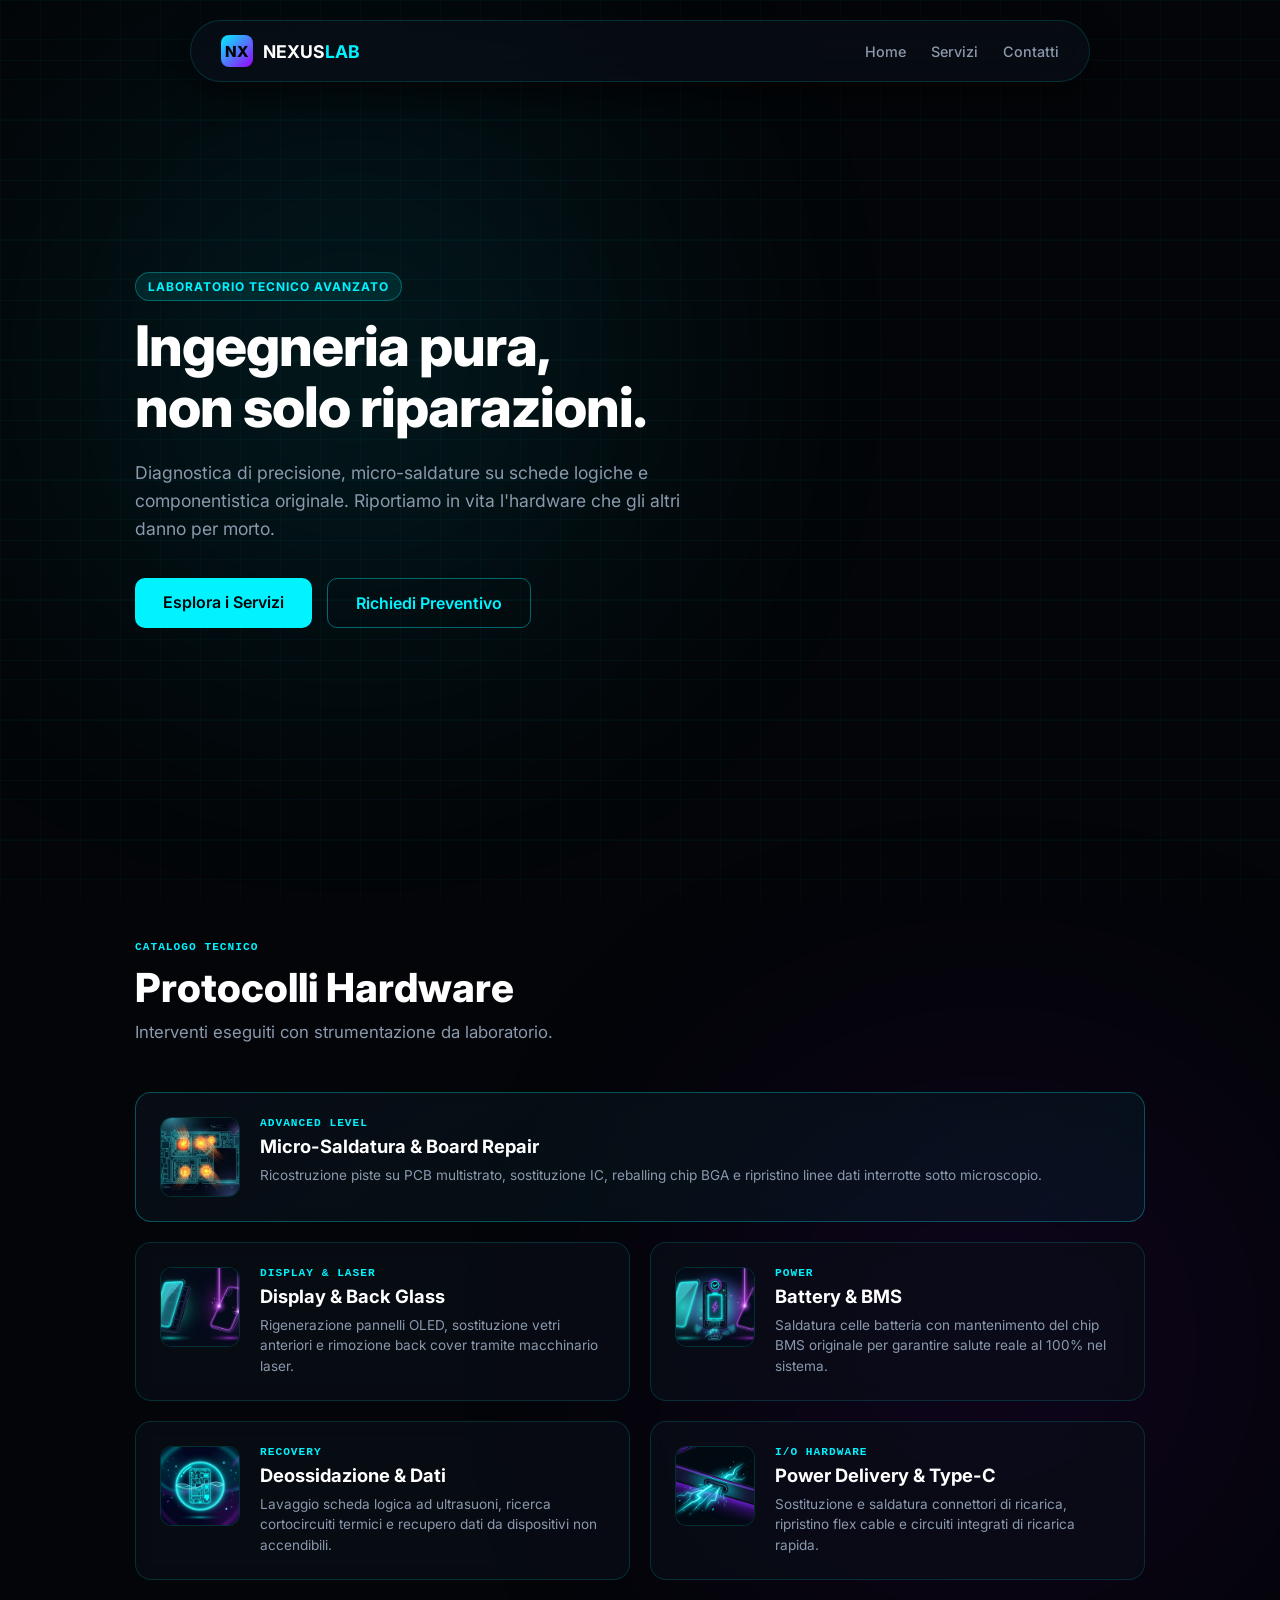
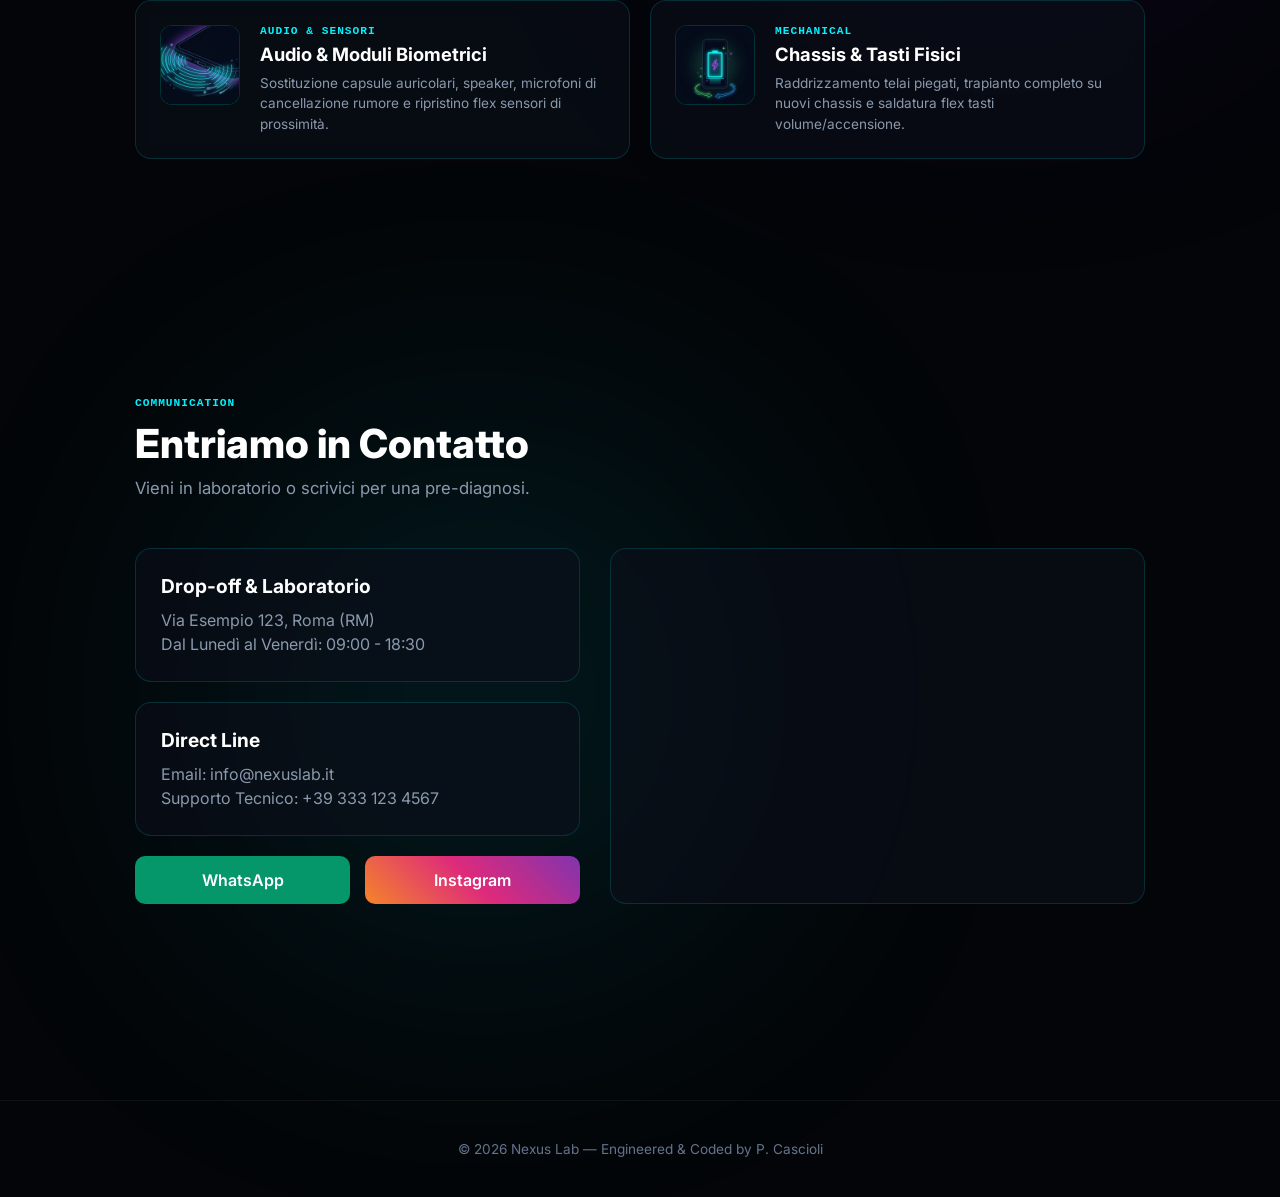
==== index.html @ 4e8ec884 "Update index.html" ====
<!DOCTYPE html>
<html lang="it">
<head>
    <meta charset="UTF-8">
    <meta name="viewport" content="width=device-width, initial-scale=1.0, maximum-scale=1.0, user-scalable=no">
    <title>Nexus Lab | Ingegneria e Riparazione</title>
    <link rel="stylesheet" href="style.css">
    <link href="https://fonts.googleapis.com/css2?family=Inter:wght@300;400;500;600;800&display=swap" rel="stylesheet">
</head>
<body>

    <!-- Sfondo e griglia circuiti -->
    <div class="circuit-background"></div>
    <div class="circuit-lines"></div>

    <!-- Spotlight neon -->
    <div class="neon-orb orb-1"></div>
    <div class="neon-orb orb-2"></div>
    <div class="neon-orb orb-3"></div>

    <!-- Cursore Custom (Gestito al 100% da JS) -->
    <div id="cursorOrb"></div>

    <!-- Navbar -->
    <nav class="navbar">
        <a href="#home" class="logo-container">
            <div class="logo-icon">NX</div>
            <div class="logo-text">NEXUS<span>LAB</span></div>
        </a>
        <ul class="nav-links">
            <li><a href="#home">Home</a></li>
            <li><a href="#servizi">Servizi</a></li>
            <li><a href="#contatti">Contatti</a></li>
        </ul>
    </nav>

    <!-- SEZIONE 1: HERO -->
    <section id="home" class="hero-section container">
        <div class="hero-content">
            <span class="tech-badge">LABORATORIO TECNICO AVANZATO</span>
            <h1>Ingegneria pura,<br>non solo riparazioni.</h1>
            <p>Diagnostica di precisione, micro-saldature su schede logiche e componentistica originale. Riportiamo in vita l'hardware che gli altri danno per morto.</p>
            <div class="hero-buttons">
                <a href="#servizi" class="btn-primary">Esplora i Servizi</a>
                <a href="#contatti" class="btn-secondary">Richiedi Preventivo</a>
            </div>
        </div>
    </section>

    <!-- SEZIONE 2: SERVIZI OTTIMIZZATI (8 Categorie Clean) -->
    <section id="servizi" class="container">
        <header class="section-header">
            <span class="service-tag">CATALOGO TECNICO</span>
            <h2>Protocolli Hardware</h2>
            <p>Interventi eseguiti con strumentazione da laboratorio.</p>
        </header>

        <div class="services-grid">
            
            <!-- Servizio di Punta (Spazia su 2 colonne su desktop) -->
            <div class="service-card featured-service">
                <div class="service-img-box"><img src="1786016316055.png" alt="Micro-Soldering"></div>
                <div class="service-info">
                    <span class="service-tag">ADVANCED LEVEL</span>
                    <h3>Micro-Saldatura & Board Repair</h3>
                    <p>Ricostruzione piste su PCB multistrato, sostituzione IC, reballing chip BGA e ripristino linee dati interrotte sotto microscopio.</p>
                </div>
            </div>

            <div class="service-card">
                <div class="service-img-box"><img src="1786016345832.png" alt="Display"></div>
                <div class="service-info">
                    <span class="service-tag">DISPLAY & LASER</span>
                    <h3>Display & Back Glass</h3>
                    <p>Rigenerazione pannelli OLED, sostituzione vetri anteriori e rimozione back cover tramite macchinario laser.</p>
                </div>
            </div>

            <div class="service-card">
                <div class="service-img-box"><img src="1786016321662.png" alt="Battery"></div>
                <div class="service-info">
                    <span class="service-tag">POWER</span>
                    <h3>Battery & BMS</h3>
                    <p>Saldatura celle batteria con mantenimento del chip BMS originale per garantire salute reale al 100% nel sistema.</p>
                </div>
            </div>

            <div class="service-card">
                <div class="service-img-box"><img src="1786016336990.png" alt="Water Damage"></div>
                <div class="service-info">
                    <span class="service-tag">RECOVERY</span>
                    <h3>Deossidazione & Dati</h3>
                    <p>Lavaggio scheda logica ad ultrasuoni, ricerca cortocircuiti termici e recupero dati da dispositivi non accendibili.</p>
                </div>
            </div>

            <div class="service-card">
                <div class="service-img-box"><img src="1786016341734.png" alt="Port"></div>
                <div class="service-info">
                    <span class="service-tag">I/O HARDWARE</span>
                    <h3>Power Delivery & Type-C</h3>
                    <p>Sostituzione e saldatura connettori di ricarica, ripristino flex cable e circuiti integrati di ricarica rapida.</p>
                </div>
            </div>

            <div class="service-card">
                <div class="service-img-box"><img src="1786016334321.png" alt="Audio"></div>
                <div class="service-info">
                    <span class="service-tag">AUDIO & SENSORI</span>
                    <h3>Audio & Moduli Biometrici</h3>
                    <p>Sostituzione capsule auricolari, speaker, microfoni di cancellazione rumore e ripristino flex sensori di prossimità.</p>
                </div>
            </div>

            <div class="service-card">
                <div class="service-img-box"><img src="1786016347602.png" alt="Chassis"></div>
                <div class="service-info">
                    <span class="service-tag">MECHANICAL</span>
                    <h3>Chassis & Tasti Fisici</h3>
                    <p>Raddrizzamento telai piegati, trapianto completo su nuovi chassis e saldatura flex tasti volume/accensione.</p>
                </div>
            </div>

        </div>
    </section>

    <!-- SEZIONE 3: CONTATTI -->
    <section id="contatti" class="container">
        <header class="section-header">
            <span class="service-tag">COMMUNICATION</span>
            <h2>Entriamo in Contatto</h2>
            <p>Vieni in laboratorio o scrivici per una pre-diagnosi.</p>
        </header>

        <div class="contact-grid">
            <div class="contact-details">
                <div class="info-card">
                    <h3>Drop-off & Laboratorio</h3>
                    <p>Via Esempio 123, Roma (RM)<br>Dal Lunedì al Venerdì: 09:00 - 18:30</p>
                </div>
                <div class="info-card">
                    <h3>Direct Line</h3>
                    <p>Email: info@nexuslab.it<br>Supporto Tecnico: +39 333 123 4567</p>
                </div>
                <div class="social-btns">
                    <a href="#" class="btn-social btn-whatsapp">WhatsApp</a>
                    <a href="#" class="btn-social btn-instagram">Instagram</a>
                </div>
            </div>
            
            <div class="map-box">
                <!-- Sostituisci src con il tuo vero link Google Maps embed -->
                <iframe src="https://www.google.com/maps/embed?pb=!1m18!1m12!1m3!1d2969.65424611099!2d12.4922309!3d41.8902102!2m3!1f0!2f0!3f0!3m2!1i1024!2i768!4f13.1!3m3!1m2!1s0x132f61b6532013ad%3A0x28f1c82e908503c4!2sColosseo!5e0!3m2!1sit!2sit!4v1700000000000" loading="lazy" referrerpolicy="no-referrer-when-downgrade"></iframe>
            </div>
        </div>
    </section>

    <footer>
        <p>&copy; 2026 Nexus Lab — Engineered & Coded by P. Cascioli</p>
    </footer>

    <script src="script.js"></script>
</body>
</html>
---- style.css ----
*, *::before, *::after {
    box-sizing: border-box;
    margin: 0;
    padding: 0;
}

:root {
    --bg-color: #030508;
    --glass-bg: rgba(10, 15, 25, 0.6);
    --glass-border: rgba(0, 243, 255, 0.15);
    --accent: #00f3ff;
    --accent-purple: #9d00ff;
    --text-main: #ffffff;
    --text-muted: #8a99ad;
}

html {
    scroll-behavior: smooth;
}

body {
    background-color: var(--bg-color);
    color: var(--text-main);
    font-family: 'Inter', sans-serif;
    overflow-x: hidden;
    position: relative;
    cursor: none; /* Nasconde il cursore nativo ovunque */
}

a, button, input, textarea, select {
    cursor: none;
}

/* --- CURSORE AGGIORNATO --- */
#cursor-wrapper {
    position: fixed;
    top: 0; 
    left: 0;
    pointer-events: none;
    z-index: 9999;
}

.cursor-dot {
    position: absolute;
    width: 6px; 
    height: 6px;
    background-color: var(--accent); /* Ciano fisso al centro */
    border-radius: 50%;
    transform: translate(-50%, -50%);
    box-shadow: 0 0 10px var(--accent);
}

.cursor-orbit {
    position: absolute;
    width: 45px; 
    height: 45px;
    border-radius: 50%;
    transform: translate(-50%, -50%);
    animation: spin 3s linear infinite; /* Gira in un solo senso fluido */
    transition: width 0.2s, height 0.2s, background-color 0.2s, border 0.2s;
}

.orbit-ball {
    position: absolute;
    width: 6px; 
    height: 6px;
    background-color: #ff8c00; /* Arancione orbitante */
    border-radius: 50%;
    top: -3px; 
    left: 50%;
    transform: translateX(-50%);
    box-shadow: 0 0 10px #ff8c00;
}

@keyframes spin {
    0% { transform: translate(-50%, -50%) rotate(0deg); }
    100% { transform: translate(-50%, -50%) rotate(360deg); }
}

/* SFONDO E CIRCUITI (IL VERO DESIGN) */
.circuit-background {
    position: fixed; top: 0; left: 0; width: 100vw; height: 100vh;
    background-image: 
        linear-gradient(90deg, rgba(0, 243, 255, 0.03) 1px, transparent 1px),
        linear-gradient(0deg, rgba(0, 243, 255, 0.03) 1px, transparent 1px);
    background-size: 40px 40px; z-index: -4; pointer-events: none;
}

.circuit-lines {
    position: fixed; top: 0; left: 0; width: 100vw; height: 100vh;
    background: repeating-linear-gradient(0deg, transparent, transparent 59px, rgba(0, 243, 255, 0.08) 60px);
    z-index: -3; pointer-events: none;
    animation: circuitPulse 6s ease-in-out infinite alternate;
}

@keyframes circuitPulse {
    0% { opacity: 0.2; transform: translateY(0); }
    100% { opacity: 0.8; transform: translateY(-10px); }
}

/* NEON ORBS BACKGROUND */
.neon-orb { position: absolute; width: 450px; height: 450px; border-radius: 50%; filter: blur(160px); z-index: -2; opacity: 0.15; pointer-events: none; }
.orb-1 { top: 5%; left: 10%; background: var(--accent); }
.orb-2 { top: 40%; right: 5%; background: var(--accent-purple); }
.orb-3 { bottom: 10%; left: 20%; background: var(--accent); }

/* NAVBAR */
.navbar {
    position: fixed; top: 20px; left: 50%; transform: translateX(-50%); width: 90%; max-width: 900px;
    background: var(--glass-bg); backdrop-filter: blur(20px); -webkit-backdrop-filter: blur(20px);
    border: 1px solid var(--glass-border); padding: 14px 30px; border-radius: 50px;
    display: flex; justify-content: space-between; align-items: center; z-index: 1000;
    box-shadow: 0 10px 30px rgba(0,0,0,0.6);
}

.logo-container { display: flex; align-items: center; gap: 10px; text-decoration: none; }
.logo-icon { width: 32px; height: 32px; background: linear-gradient(135deg, var(--accent), var(--accent-purple)); border-radius: 8px; display: flex; align-items: center; justify-content: center; font-weight: 800; color: #030508; font-size: 0.95rem; }
.logo-text { font-weight: 700; font-size: 1.1rem; color: #fff; }
.logo-text span { color: var(--accent); }

.nav-links { display: flex; list-style: none; gap: 25px; align-items: center; }
.nav-links a { text-decoration: none; color: var(--text-muted); font-size: 0.9rem; font-weight: 500; transition: color 0.3s; }
.nav-links a:hover { color: #fff; text-shadow: 0 0 10px rgba(255,255,255,0.4); }

/* LAYOUT E SEZIONI */
.container { max-width: 1050px; margin: 0 auto; padding: 0 20px; }
section { min-height: 100vh; display: flex; flex-direction: column; justify-content: center; padding: 120px 0 60px 0; }

/* HERO */
.tech-badge { background: rgba(0,243,255,0.1); color: var(--accent); padding: 6px 12px; border-radius: 20px; font-size: 0.75rem; font-weight: 700; letter-spacing: 1px; border: 1px solid rgba(0,243,255,0.3); display: inline-block; margin-bottom: 15px; }
.hero-content h1 { font-size: 3.5rem; font-weight: 800; color: #fff; margin-bottom: 20px; line-height: 1.1; letter-spacing: -1px; }
.hero-content p { color: var(--text-muted); font-size: 1.1rem; max-width: 550px; margin-bottom: 35px; line-height: 1.6; }
.hero-buttons { display: flex; gap: 15px; }
.btn-primary, .btn-secondary, .btn-social { text-decoration: none; font-weight: 600; border-radius: 10px; display: inline-block; text-align: center; }
.btn-primary { background: var(--accent); color: #030508; padding: 14px 28px; transition: box-shadow 0.3s, transform 0.2s; }
.btn-primary:hover { box-shadow: 0 0 25px rgba(0, 243, 255, 0.6); transform: translateY(-2px); }
.btn-secondary { background: transparent; color: var(--accent); border: 1px solid rgba(0, 243, 255, 0.4); padding: 14px 28px; transition: background 0.3s; }
.btn-secondary:hover { background: rgba(0, 243, 255, 0.1); }

/* SERVIZI GRID */
.section-header { margin-bottom: 50px; }
.section-header h2 { font-size: 2.5rem; font-weight: 800; color: #fff; margin-top: 10px; margin-bottom: 10px; }
.section-header p { color: var(--text-muted); font-size: 1.05rem; }

.services-grid { display: grid; grid-template-columns: repeat(2, 1fr); gap: 20px; }

.service-card {
    background: var(--glass-bg); border: 1px solid var(--glass-border); border-radius: 16px;
    padding: 24px; display: flex; gap: 20px; align-items: flex-start; backdrop-filter: blur(10px);
    transition: border-color 0.3s;
}
.service-card:hover { border-color: rgba(0, 243, 255, 0.6); }
.featured-service { grid-column: 1 / -1; background: linear-gradient(145deg, rgba(10,15,25,0.8), rgba(0,243,255,0.05)); border-color: rgba(0,243,255,0.3); }

.service-img-box {
    width: 80px; min-width: 80px; height: 80px; border-radius: 12px; overflow: hidden;
    background: #000; border: 1px solid rgba(0, 243, 255, 0.2); display: flex; align-items: center; justify-content: center;
}
.service-img-box img { width: 100%; height: 100%; object-fit: cover; }

.service-info h3 { font-size: 1.15rem; color: #fff; margin-bottom: 8px; }
.service-info p { font-size: 0.85rem; color: var(--text-muted); line-height: 1.5; }
.service-tag { font-family: monospace; font-size: 0.7rem; color: var(--accent); letter-spacing: 1px; font-weight: 700; display: block; margin-bottom: 6px; }

/* CONTATTI GRID */
.contact-grid { display: grid; grid-template-columns: 1fr 1.2fr; gap: 30px; }
.info-card { background: var(--glass-bg); border: 1px solid var(--glass-border); padding: 25px; border-radius: 16px; margin-bottom: 20px; transition: border-color 0.3s; }
.info-card:hover { border-color: rgba(0, 243, 255, 0.4); }
.info-card h3 { color: #fff; margin-bottom: 10px; font-size: 1.2rem; }
.info-card p { color: var(--text-muted); line-height: 1.5; }

.social-btns { display: flex; gap: 15px; }
.btn-social { flex: 1; padding: 14px; color: #fff; transition: opacity 0.3s, transform 0.2s; }
.btn-social:hover { opacity: 0.9; transform: translateY(-2px); }
.btn-whatsapp { background: #059669; }
.btn-instagram { background: linear-gradient(45deg, #f58529, #dd2a7b, #8134af); }

.map-box { background: var(--glass-bg); border: 1px solid var(--glass-border); padding: 10px; border-radius: 16px; height: 100%; min-height: 350px; }
.map-box iframe { width: 100%; height: 100%; border-radius: 10px; border: 0; filter: invert(90%) hue-rotate(180deg) brightness(95%) contrast(90%); }

footer { text-align: center; padding: 40px 0; color: #64748b; font-size: 0.85rem; border-top: 1px solid rgba(255,255,255,0.05); }

@media (max-width: 768px) {
    .hero-content h1 { font-size: 2.5rem; }
    .services-grid { grid-template-columns: 1fr; }
    .contact-grid { grid-template-columns: 1fr; }
    .featured-service { grid-column: auto; }
}
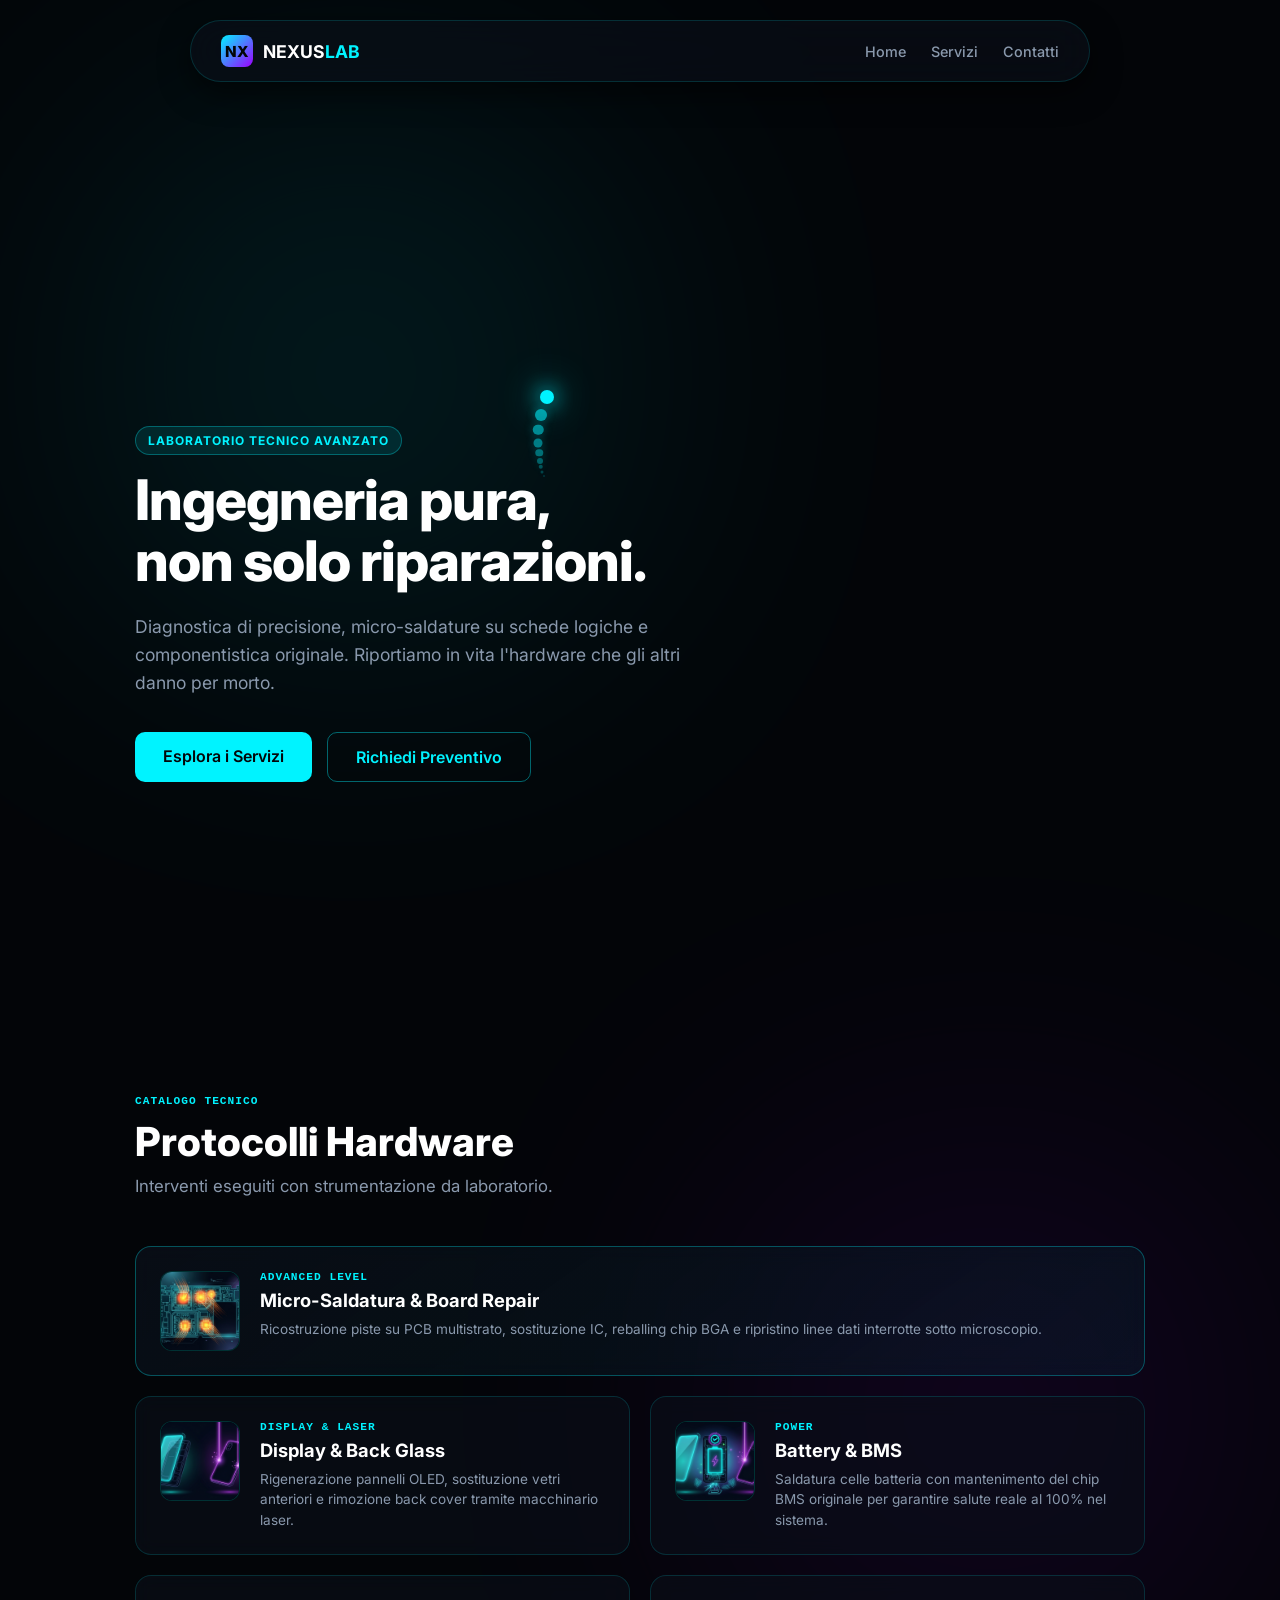
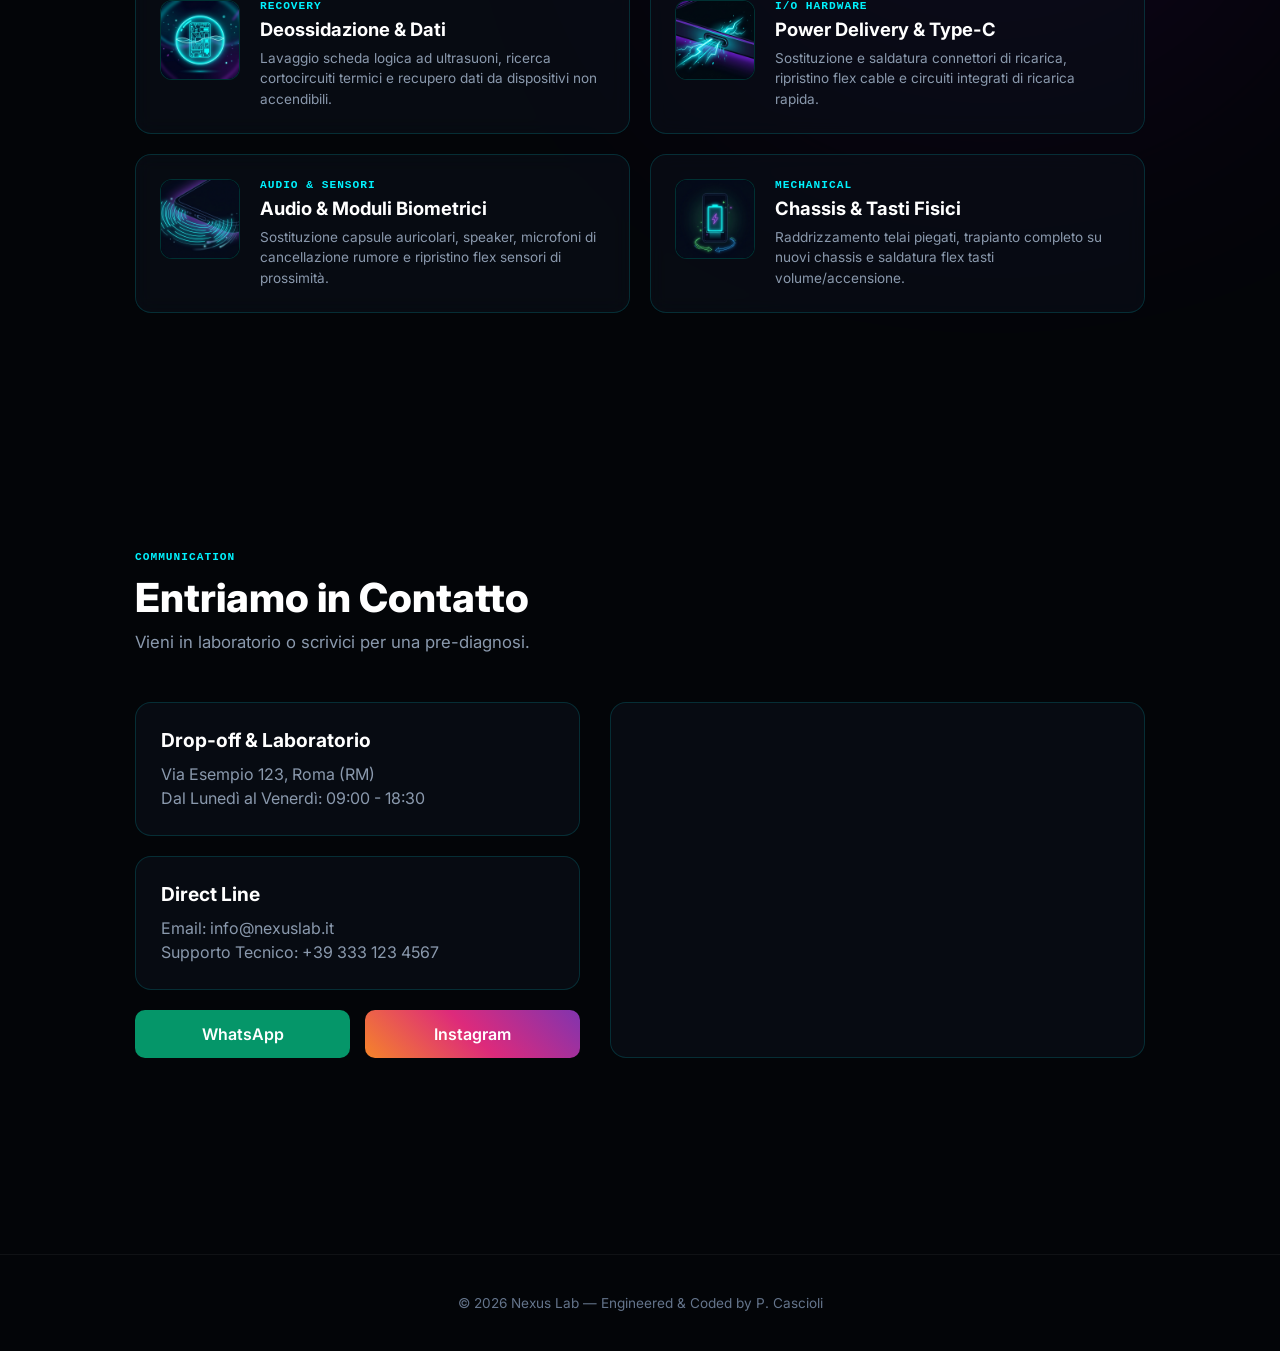
==== commit 5d18d9ab: "Update index.html" ====
--- a/index.html
+++ b/index.html
@@ -9,17 +9,18 @@
 </head>
 <body>
 
-    <!-- Sfondo e griglia circuiti -->
-    <div class="circuit-background"></div>
-    <div class="circuit-lines"></div>
+    <!-- Sfondo Animato Canvas (Autonomo) -->
+    <canvas id="bgCanvas"></canvas>
 
-    <!-- Spotlight neon -->
+    <!-- Spotlight neon fissi -->
     <div class="neon-orb orb-1"></div>
     <div class="neon-orb orb-2"></div>
-    <div class="neon-orb orb-3"></div>
 
-    <!-- Cursore Custom (Gestito al 100% da JS) -->
-    <div id="cursorOrb"></div>
+    <!-- Cursore Custom (Sempre visibile e preciso) -->
+    <div id="cursorOrb">
+        <div class="cursor-dot"></div>
+        <div class="cursor-ring"></div>
+    </div>
 
     <!-- Navbar -->
     <nav class="navbar">
@@ -47,7 +48,7 @@
         </div>
     </section>
 
-    <!-- SEZIONE 2: SERVIZI OTTIMIZZATI (8 Categorie Clean) -->
+    <!-- SEZIONE 2: SERVIZI -->
     <section id="servizi" class="container">
         <header class="section-header">
             <span class="service-tag">CATALOGO TECNICO</span>
@@ -57,7 +58,6 @@
 
         <div class="services-grid">
             
-            <!-- Servizio di Punta (Spazia su 2 colonne su desktop) -->
             <div class="service-card featured-service">
                 <div class="service-img-box"><img src="1786016316055.png" alt="Micro-Soldering"></div>
                 <div class="service-info">
@@ -149,7 +149,6 @@
             </div>
             
             <div class="map-box">
-                <!-- Sostituisci src con il tuo vero link Google Maps embed -->
                 <iframe src="https://www.google.com/maps/embed?pb=!1m18!1m12!1m3!1d2969.65424611099!2d12.4922309!3d41.8902102!2m3!1f0!2f0!3f0!3m2!1i1024!2i768!4f13.1!3m3!1m2!1s0x132f61b6532013ad%3A0x28f1c82e908503c4!2sColosseo!5e0!3m2!1sit!2sit!4v1700000000000" loading="lazy" referrerpolicy="no-referrer-when-downgrade"></iframe>
             </div>
         </div>
--- a/style.css
+++ b/style.css
@@ -24,60 +24,10 @@
     font-family: 'Inter', sans-serif;
     overflow-x: hidden;
     position: relative;
-    cursor: none; /* Nasconde il cursore nativo ovunque */
+    cursor: none; /* Nascondiamo il cursore di default per farti vedere solo il tuo */
 }
 
-a, button, input, textarea, select {
-    cursor: none;
-}
-
-/* --- CURSORE AGGIORNATO --- */
-#cursor-wrapper {
-    position: fixed;
-    top: 0; 
-    left: 0;
-    pointer-events: none;
-    z-index: 9999;
-}
-
-.cursor-dot {
-    position: absolute;
-    width: 6px; 
-    height: 6px;
-    background-color: var(--accent); /* Ciano fisso al centro */
-    border-radius: 50%;
-    transform: translate(-50%, -50%);
-    box-shadow: 0 0 10px var(--accent);
-}
-
-.cursor-orbit {
-    position: absolute;
-    width: 45px; 
-    height: 45px;
-    border-radius: 50%;
-    transform: translate(-50%, -50%);
-    animation: spin 3s linear infinite; /* Gira in un solo senso fluido */
-    transition: width 0.2s, height 0.2s, background-color 0.2s, border 0.2s;
-}
-
-.orbit-ball {
-    position: absolute;
-    width: 6px; 
-    height: 6px;
-    background-color: #ff8c00; /* Arancione orbitante */
-    border-radius: 50%;
-    top: -3px; 
-    left: 50%;
-    transform: translateX(-50%);
-    box-shadow: 0 0 10px #ff8c00;
-}
-
-@keyframes spin {
-    0% { transform: translate(-50%, -50%) rotate(0deg); }
-    100% { transform: translate(-50%, -50%) rotate(360deg); }
-}
-
-/* SFONDO E CIRCUITI (IL VERO DESIGN) */
+/* SFONDO E CIRCUITI */
 .circuit-background {
     position: fixed; top: 0; left: 0; width: 100vw; height: 100vh;
     background-image: 
@@ -113,16 +63,35 @@
     box-shadow: 0 10px 30px rgba(0,0,0,0.6);
 }
 
-.logo-container { display: flex; align-items: center; gap: 10px; text-decoration: none; }
+.logo-container { display: flex; align-items: center; gap: 10px; text-decoration: none; cursor: none; }
 .logo-icon { width: 32px; height: 32px; background: linear-gradient(135deg, var(--accent), var(--accent-purple)); border-radius: 8px; display: flex; align-items: center; justify-content: center; font-weight: 800; color: #030508; font-size: 0.95rem; }
 .logo-text { font-weight: 700; font-size: 1.1rem; color: #fff; }
 .logo-text span { color: var(--accent); }
 
 .nav-links { display: flex; list-style: none; gap: 25px; align-items: center; }
-.nav-links a { text-decoration: none; color: var(--text-muted); font-size: 0.9rem; font-weight: 500; transition: color 0.3s; }
+.nav-links a { text-decoration: none; color: var(--text-muted); font-size: 0.9rem; font-weight: 500; transition: color 0.3s; cursor: none; }
 .nav-links a:hover { color: #fff; text-shadow: 0 0 10px rgba(255,255,255,0.4); }
 
-/* LAYOUT E SEZIONI */
+/* CURSORE JS-DRIVEN (No transizioni dimensionali/posizionali!) */
+#cursorOrb {
+    position: fixed;
+    top: 0; left: 0; /* JS controlla la posizione */
+    background: var(--accent);
+    border-radius: 50%; /* JS lo modificherà */
+    pointer-events: none;
+    z-index: 9999;
+    box-shadow: 0 0 20px var(--accent), 0 0 40px var(--accent);
+    /* Transizioni CSS SOLO per i colori, JS fa il resto */
+    transition: background-color 0.2s, box-shadow 0.2s, border 0.2s;
+    border: 0px solid transparent;
+}
+
+.meteor-tail-dot {
+    position: fixed; pointer-events: none; z-index: 9998; border-radius: 50%;
+    background: var(--accent); box-shadow: 0 0 10px rgba(0,243,255,0.5);
+}
+
+/* LAYOUT CONTAINER & SEZIONI */
 .container { max-width: 1050px; margin: 0 auto; padding: 0 20px; }
 section { min-height: 100vh; display: flex; flex-direction: column; justify-content: center; padding: 120px 0 60px 0; }
 
@@ -131,7 +100,7 @@
 .hero-content h1 { font-size: 3.5rem; font-weight: 800; color: #fff; margin-bottom: 20px; line-height: 1.1; letter-spacing: -1px; }
 .hero-content p { color: var(--text-muted); font-size: 1.1rem; max-width: 550px; margin-bottom: 35px; line-height: 1.6; }
 .hero-buttons { display: flex; gap: 15px; }
-.btn-primary, .btn-secondary, .btn-social { text-decoration: none; font-weight: 600; border-radius: 10px; display: inline-block; text-align: center; }
+.btn-primary, .btn-secondary, .btn-social { cursor: none; text-decoration: none; font-weight: 600; border-radius: 10px; display: inline-block; text-align: center; }
 .btn-primary { background: var(--accent); color: #030508; padding: 14px 28px; transition: box-shadow 0.3s, transform 0.2s; }
 .btn-primary:hover { box-shadow: 0 0 25px rgba(0, 243, 255, 0.6); transform: translateY(-2px); }
 .btn-secondary { background: transparent; color: var(--accent); border: 1px solid rgba(0, 243, 255, 0.4); padding: 14px 28px; transition: background 0.3s; }
@@ -147,7 +116,7 @@
 .service-card {
     background: var(--glass-bg); border: 1px solid var(--glass-border); border-radius: 16px;
     padding: 24px; display: flex; gap: 20px; align-items: flex-start; backdrop-filter: blur(10px);
-    transition: border-color 0.3s;
+    transition: border-color 0.3s; cursor: none;
 }
 .service-card:hover { border-color: rgba(0, 243, 255, 0.6); }
 .featured-service { grid-column: 1 / -1; background: linear-gradient(145deg, rgba(10,15,25,0.8), rgba(0,243,255,0.05)); border-color: rgba(0,243,255,0.3); }
@@ -164,7 +133,7 @@
 
 /* CONTATTI GRID */
 .contact-grid { display: grid; grid-template-columns: 1fr 1.2fr; gap: 30px; }
-.info-card { background: var(--glass-bg); border: 1px solid var(--glass-border); padding: 25px; border-radius: 16px; margin-bottom: 20px; transition: border-color 0.3s; }
+.info-card { background: var(--glass-bg); border: 1px solid var(--glass-border); padding: 25px; border-radius: 16px; margin-bottom: 20px; transition: border-color 0.3s; cursor: none; }
 .info-card:hover { border-color: rgba(0, 243, 255, 0.4); }
 .info-card h3 { color: #fff; margin-bottom: 10px; font-size: 1.2rem; }
 .info-card p { color: var(--text-muted); line-height: 1.5; }
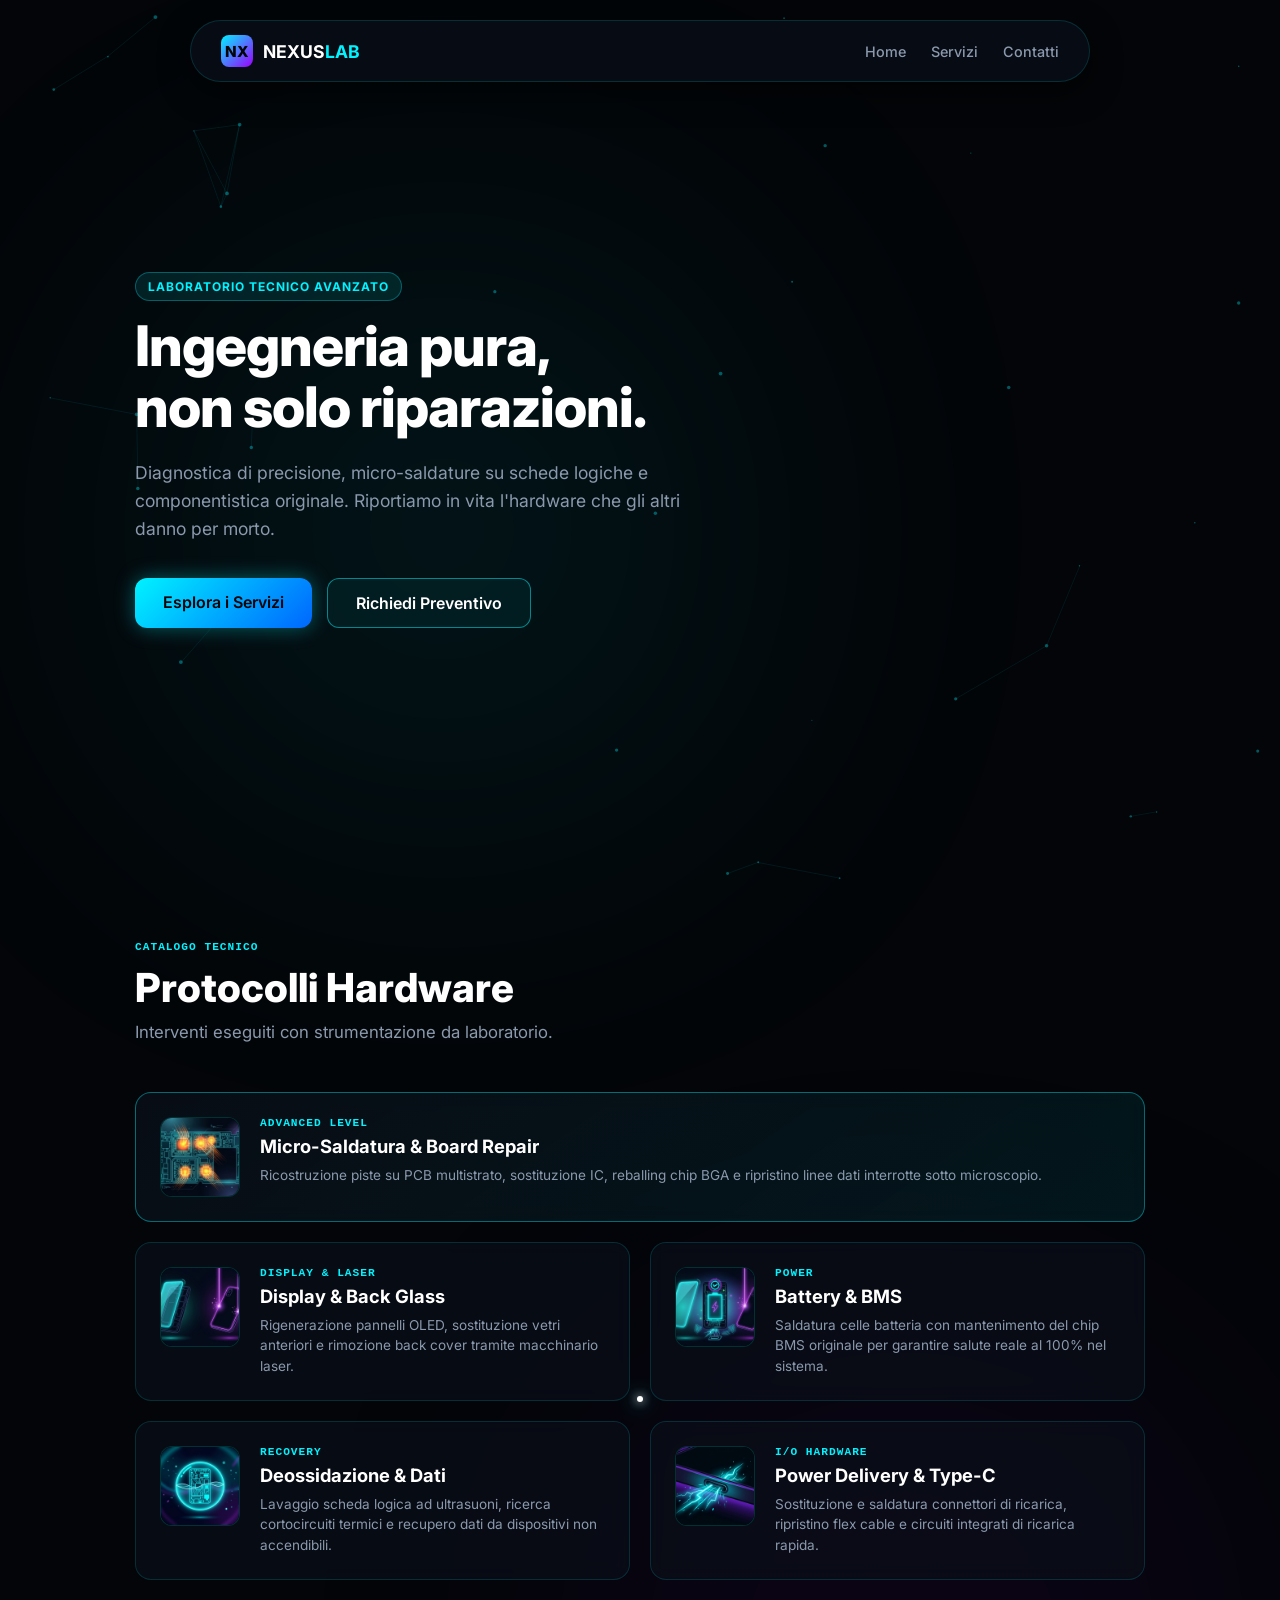
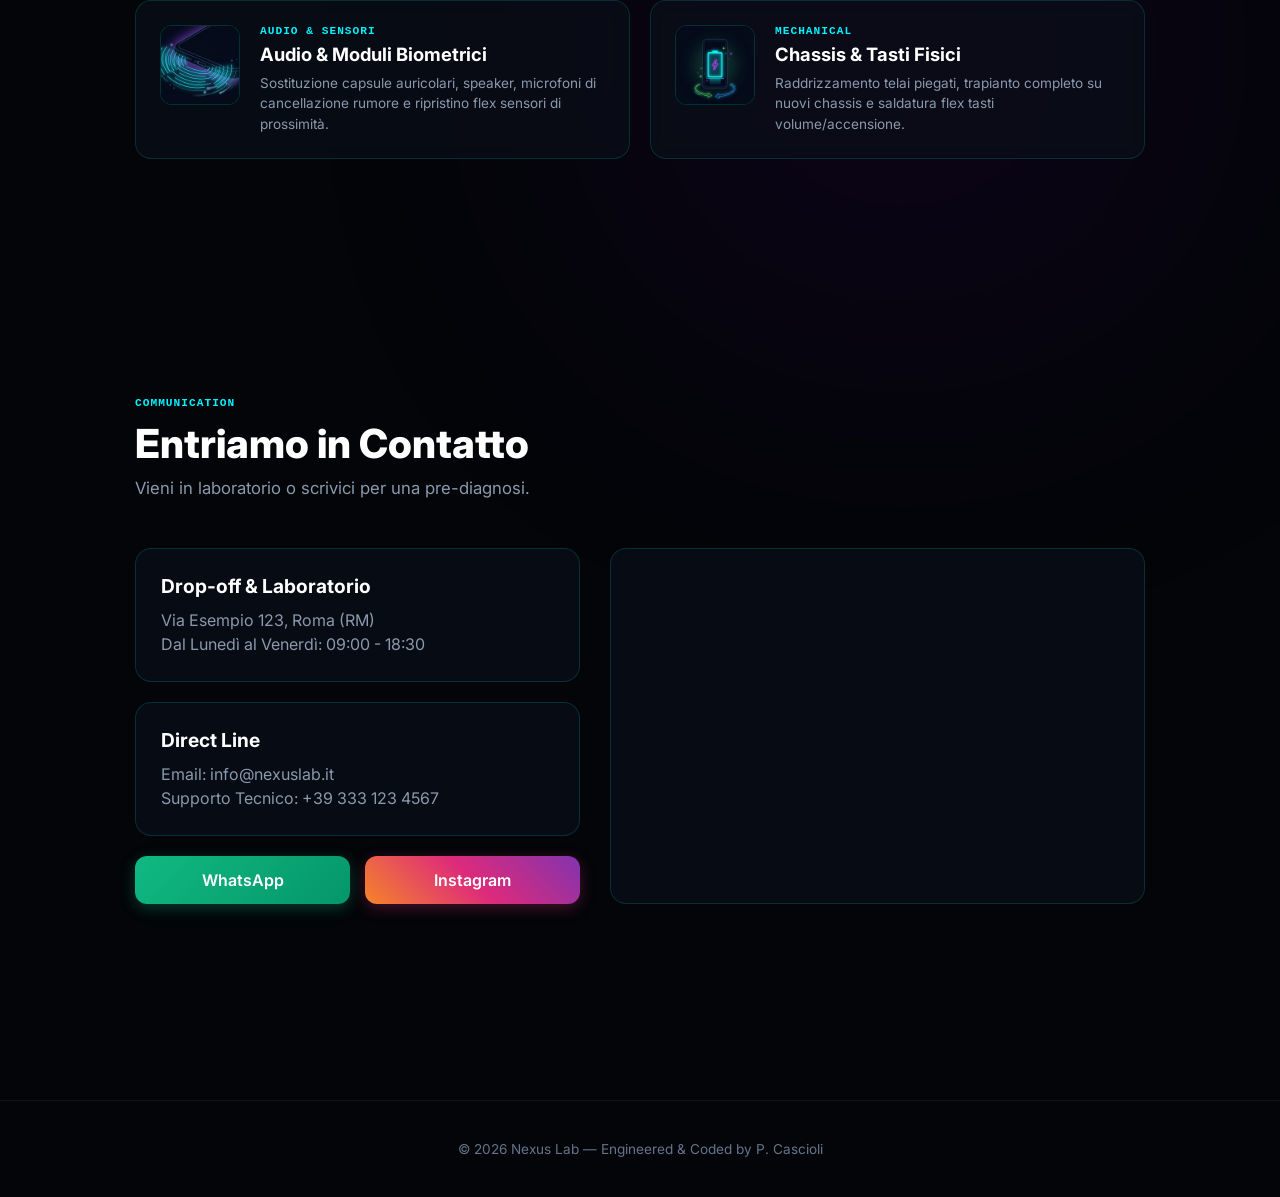
==== commit 352f4a76: "Update index.html" ====
--- a/index.html
+++ b/index.html
@@ -16,10 +16,10 @@
     <div class="neon-orb orb-1"></div>
     <div class="neon-orb orb-2"></div>
 
-    <!-- Cursore Custom (Sempre visibile e preciso) -->
-    <div id="cursorOrb">
+    <!-- Cursore Custom con Pallina Orbitante -->
+    <div id="customCursor">
         <div class="cursor-dot"></div>
-        <div class="cursor-ring"></div>
+        <div class="orbiting-ball"></div>
     </div>
 
     <!-- Navbar -->
--- a/style.css
+++ b/style.css
@@ -6,7 +6,7 @@
 
 :root {
     --bg-color: #030508;
-    --glass-bg: rgba(10, 15, 25, 0.6);
+    --glass-bg: rgba(10, 15, 25, 0.7);
     --glass-border: rgba(0, 243, 255, 0.15);
     --accent: #00f3ff;
     --accent-purple: #9d00ff;
@@ -24,35 +24,27 @@
     font-family: 'Inter', sans-serif;
     overflow-x: hidden;
     position: relative;
-    cursor: none; /* Nascondiamo il cursore di default per farti vedere solo il tuo */
-}
-
-/* SFONDO E CIRCUITI */
-.circuit-background {
-    position: fixed; top: 0; left: 0; width: 100vw; height: 100vh;
-    background-image: 
-        linear-gradient(90deg, rgba(0, 243, 255, 0.03) 1px, transparent 1px),
-        linear-gradient(0deg, rgba(0, 243, 255, 0.03) 1px, transparent 1px);
-    background-size: 40px 40px; z-index: -4; pointer-events: none;
-}
-
-.circuit-lines {
-    position: fixed; top: 0; left: 0; width: 100vw; height: 100vh;
-    background: repeating-linear-gradient(0deg, transparent, transparent 59px, rgba(0, 243, 255, 0.08) 60px);
-    z-index: -3; pointer-events: none;
-    animation: circuitPulse 6s ease-in-out infinite alternate;
-}
-
-@keyframes circuitPulse {
-    0% { opacity: 0.2; transform: translateY(0); }
-    100% { opacity: 0.8; transform: translateY(-10px); }
+    cursor: default; /* Ripristina il cursore nativo di base (permette l'uso della manina) */
+}
+
+/* Forza la visualizzazione della manina su tutti gli elementi interattivi */
+a, button, .service-card, .info-card, .btn-primary, .btn-secondary, .btn-social, .logo-container, .nav-links a {
+    cursor: pointer !important;
+}
+
+/* SFONDO CANVAS DINAMICO */
+#bgCanvas {
+    position: fixed;
+    top: 0; left: 0;
+    width: 100vw; height: 100vh;
+    z-index: -3;
+    pointer-events: none;
 }
 
 /* NEON ORBS BACKGROUND */
-.neon-orb { position: absolute; width: 450px; height: 450px; border-radius: 50%; filter: blur(160px); z-index: -2; opacity: 0.15; pointer-events: none; }
-.orb-1 { top: 5%; left: 10%; background: var(--accent); }
-.orb-2 { top: 40%; right: 5%; background: var(--accent-purple); }
-.orb-3 { bottom: 10%; left: 20%; background: var(--accent); }
+.neon-orb { position: absolute; width: 500px; height: 500px; border-radius: 50%; filter: blur(180px); z-index: -2; opacity: 0.12; pointer-events: none; }
+.orb-1 { top: 10%; left: 15%; background: var(--accent); }
+.orb-2 { top: 50%; right: 10%; background: var(--accent-purple); }
 
 /* NAVBAR */
 .navbar {
@@ -63,32 +55,44 @@
     box-shadow: 0 10px 30px rgba(0,0,0,0.6);
 }
 
-.logo-container { display: flex; align-items: center; gap: 10px; text-decoration: none; cursor: none; }
+.logo-container { display: flex; align-items: center; gap: 10px; text-decoration: none; }
 .logo-icon { width: 32px; height: 32px; background: linear-gradient(135deg, var(--accent), var(--accent-purple)); border-radius: 8px; display: flex; align-items: center; justify-content: center; font-weight: 800; color: #030508; font-size: 0.95rem; }
 .logo-text { font-weight: 700; font-size: 1.1rem; color: #fff; }
 .logo-text span { color: var(--accent); }
 
 .nav-links { display: flex; list-style: none; gap: 25px; align-items: center; }
-.nav-links a { text-decoration: none; color: var(--text-muted); font-size: 0.9rem; font-weight: 500; transition: color 0.3s; cursor: none; }
+.nav-links a { text-decoration: none; color: var(--text-muted); font-size: 0.9rem; font-weight: 500; transition: color 0.3s; }
 .nav-links a:hover { color: #fff; text-shadow: 0 0 10px rgba(255,255,255,0.4); }
 
-/* CURSORE JS-DRIVEN (No transizioni dimensionali/posizionali!) */
+/* CURSORE CUSTOM DI SUPPORTO (AURA VISIVA) */
 #cursorOrb {
     position: fixed;
-    top: 0; left: 0; /* JS controlla la posizione */
-    background: var(--accent);
-    border-radius: 50%; /* JS lo modificherà */
+    top: 0; left: 0;
+    width: 24px; height: 24px;
     pointer-events: none;
     z-index: 9999;
-    box-shadow: 0 0 20px var(--accent), 0 0 40px var(--accent);
-    /* Transizioni CSS SOLO per i colori, JS fa il resto */
-    transition: background-color 0.2s, box-shadow 0.2s, border 0.2s;
-    border: 0px solid transparent;
-}
-
-.meteor-tail-dot {
-    position: fixed; pointer-events: none; z-index: 9998; border-radius: 50%;
-    background: var(--accent); box-shadow: 0 0 10px rgba(0,243,255,0.5);
+    transform: translate(-50%, -50%);
+    transition: width 0.2s cubic-bezier(0.25, 1, 0.5, 1), height 0.2s cubic-bezier(0.25, 1, 0.5, 1);
+}
+
+.cursor-dot {
+    position: absolute;
+    top: 50%; left: 50%;
+    width: 6px; height: 6px;
+    background: #ffffff;
+    border-radius: 50%;
+    transform: translate(-50%, -50%);
+    box-shadow: 0 0 10px #ffffff, 0 0 20px var(--accent);
+}
+
+.cursor-ring {
+    position: absolute;
+    top: 0; left: 0;
+    width: 100%; height: 100%;
+    border: 2px solid var(--accent);
+    border-radius: 50%;
+    box-shadow: 0 0 15px rgba(0, 243, 255, 0.4);
+    transition: border-color 0.2s, box-shadow 0.2s;
 }
 
 /* LAYOUT CONTAINER & SEZIONI */
@@ -100,11 +104,38 @@
 .hero-content h1 { font-size: 3.5rem; font-weight: 800; color: #fff; margin-bottom: 20px; line-height: 1.1; letter-spacing: -1px; }
 .hero-content p { color: var(--text-muted); font-size: 1.1rem; max-width: 550px; margin-bottom: 35px; line-height: 1.6; }
 .hero-buttons { display: flex; gap: 15px; }
-.btn-primary, .btn-secondary, .btn-social { cursor: none; text-decoration: none; font-weight: 600; border-radius: 10px; display: inline-block; text-align: center; }
-.btn-primary { background: var(--accent); color: #030508; padding: 14px 28px; transition: box-shadow 0.3s, transform 0.2s; }
-.btn-primary:hover { box-shadow: 0 0 25px rgba(0, 243, 255, 0.6); transform: translateY(-2px); }
-.btn-secondary { background: transparent; color: var(--accent); border: 1px solid rgba(0, 243, 255, 0.4); padding: 14px 28px; transition: background 0.3s; }
-.btn-secondary:hover { background: rgba(0, 243, 255, 0.1); }
+
+/* --- BOTTONI CON COLORI RINFRESCATI E VIBRANTI --- */
+.btn-primary, .btn-secondary, .btn-social {
+    text-decoration: none; font-weight: 600; border-radius: 12px; display: inline-block; text-align: center;
+}
+
+.btn-primary {
+    background: linear-gradient(135deg, #00f3ff 0%, #0066ff 100%);
+    color: #030508;
+    padding: 14px 28px;
+    box-shadow: 0 0 20px rgba(0, 243, 255, 0.35);
+    transition: box-shadow 0.3s, transform 0.2s, filter 0.2s;
+    border: none;
+}
+.btn-primary:hover {
+    box-shadow: 0 0 30px rgba(0, 243, 255, 0.7);
+    filter: brightness(1.15);
+    transform: translateY(-2px);
+}
+
+.btn-secondary {
+    background: rgba(0, 243, 255, 0.05);
+    color: #ffffff;
+    border: 1px solid rgba(0, 243, 255, 0.5);
+    padding: 14px 28px;
+    transition: background 0.3s, border-color 0.3s, transform 0.2s;
+}
+.btn-secondary:hover {
+    background: rgba(0, 243, 255, 0.15);
+    border-color: #00f3ff;
+    transform: translateY(-2px);
+}
 
 /* SERVIZI GRID */
 .section-header { margin-bottom: 50px; }
@@ -116,10 +147,10 @@
 .service-card {
     background: var(--glass-bg); border: 1px solid var(--glass-border); border-radius: 16px;
     padding: 24px; display: flex; gap: 20px; align-items: flex-start; backdrop-filter: blur(10px);
-    transition: border-color 0.3s; cursor: none;
-}
-.service-card:hover { border-color: rgba(0, 243, 255, 0.6); }
-.featured-service { grid-column: 1 / -1; background: linear-gradient(145deg, rgba(10,15,25,0.8), rgba(0,243,255,0.05)); border-color: rgba(0,243,255,0.3); }
+    transition: border-color 0.3s, transform 0.2s;
+}
+.service-card:hover { border-color: rgba(0, 243, 255, 0.6); transform: translateY(-3px); }
+.featured-service { grid-column: 1 / -1; background: linear-gradient(145deg, rgba(10,15,25,0.8), rgba(0,243,255,0.08)); border-color: rgba(0,243,255,0.4); }
 
 .service-img-box {
     width: 80px; min-width: 80px; height: 80px; border-radius: 12px; overflow: hidden;
@@ -133,16 +164,34 @@
 
 /* CONTATTI GRID */
 .contact-grid { display: grid; grid-template-columns: 1fr 1.2fr; gap: 30px; }
-.info-card { background: var(--glass-bg); border: 1px solid var(--glass-border); padding: 25px; border-radius: 16px; margin-bottom: 20px; transition: border-color 0.3s; cursor: none; }
+.info-card { background: var(--glass-bg); border: 1px solid var(--glass-border); padding: 25px; border-radius: 16px; margin-bottom: 20px; transition: border-color 0.3s; }
 .info-card:hover { border-color: rgba(0, 243, 255, 0.4); }
 .info-card h3 { color: #fff; margin-bottom: 10px; font-size: 1.2rem; }
 .info-card p { color: var(--text-muted); line-height: 1.5; }
 
 .social-btns { display: flex; gap: 15px; }
-.btn-social { flex: 1; padding: 14px; color: #fff; transition: opacity 0.3s, transform 0.2s; }
-.btn-social:hover { opacity: 0.9; transform: translateY(-2px); }
-.btn-whatsapp { background: #059669; }
-.btn-instagram { background: linear-gradient(45deg, #f58529, #dd2a7b, #8134af); }
+.btn-social {
+    flex: 1; padding: 14px; color: #fff; font-weight: 600;
+    transition: filter 0.3s, transform 0.2s, box-shadow 0.3s;
+}
+.btn-whatsapp {
+    background: linear-gradient(135deg, #10b981 0%, #059669 100%);
+    box-shadow: 0 4px 15px rgba(16, 185, 129, 0.3);
+}
+.btn-whatsapp:hover {
+    filter: brightness(1.15);
+    box-shadow: 0 6px 20px rgba(16, 185, 129, 0.5);
+    transform: translateY(-2px);
+}
+.btn-instagram {
+    background: linear-gradient(45deg, #f58529 0%, #dd2a7b 50%, #8134af 100%);
+    box-shadow: 0 4px 15px rgba(221, 42, 123, 0.3);
+}
+.btn-instagram:hover {
+    filter: brightness(1.15);
+    box-shadow: 0 6px 20px rgba(221, 42, 123, 0.5);
+    transform: translateY(-2px);
+}
 
 .map-box { background: var(--glass-bg); border: 1px solid var(--glass-border); padding: 10px; border-radius: 16px; height: 100%; min-height: 350px; }
 .map-box iframe { width: 100%; height: 100%; border-radius: 10px; border: 0; filter: invert(90%) hue-rotate(180deg) brightness(95%) contrast(90%); }
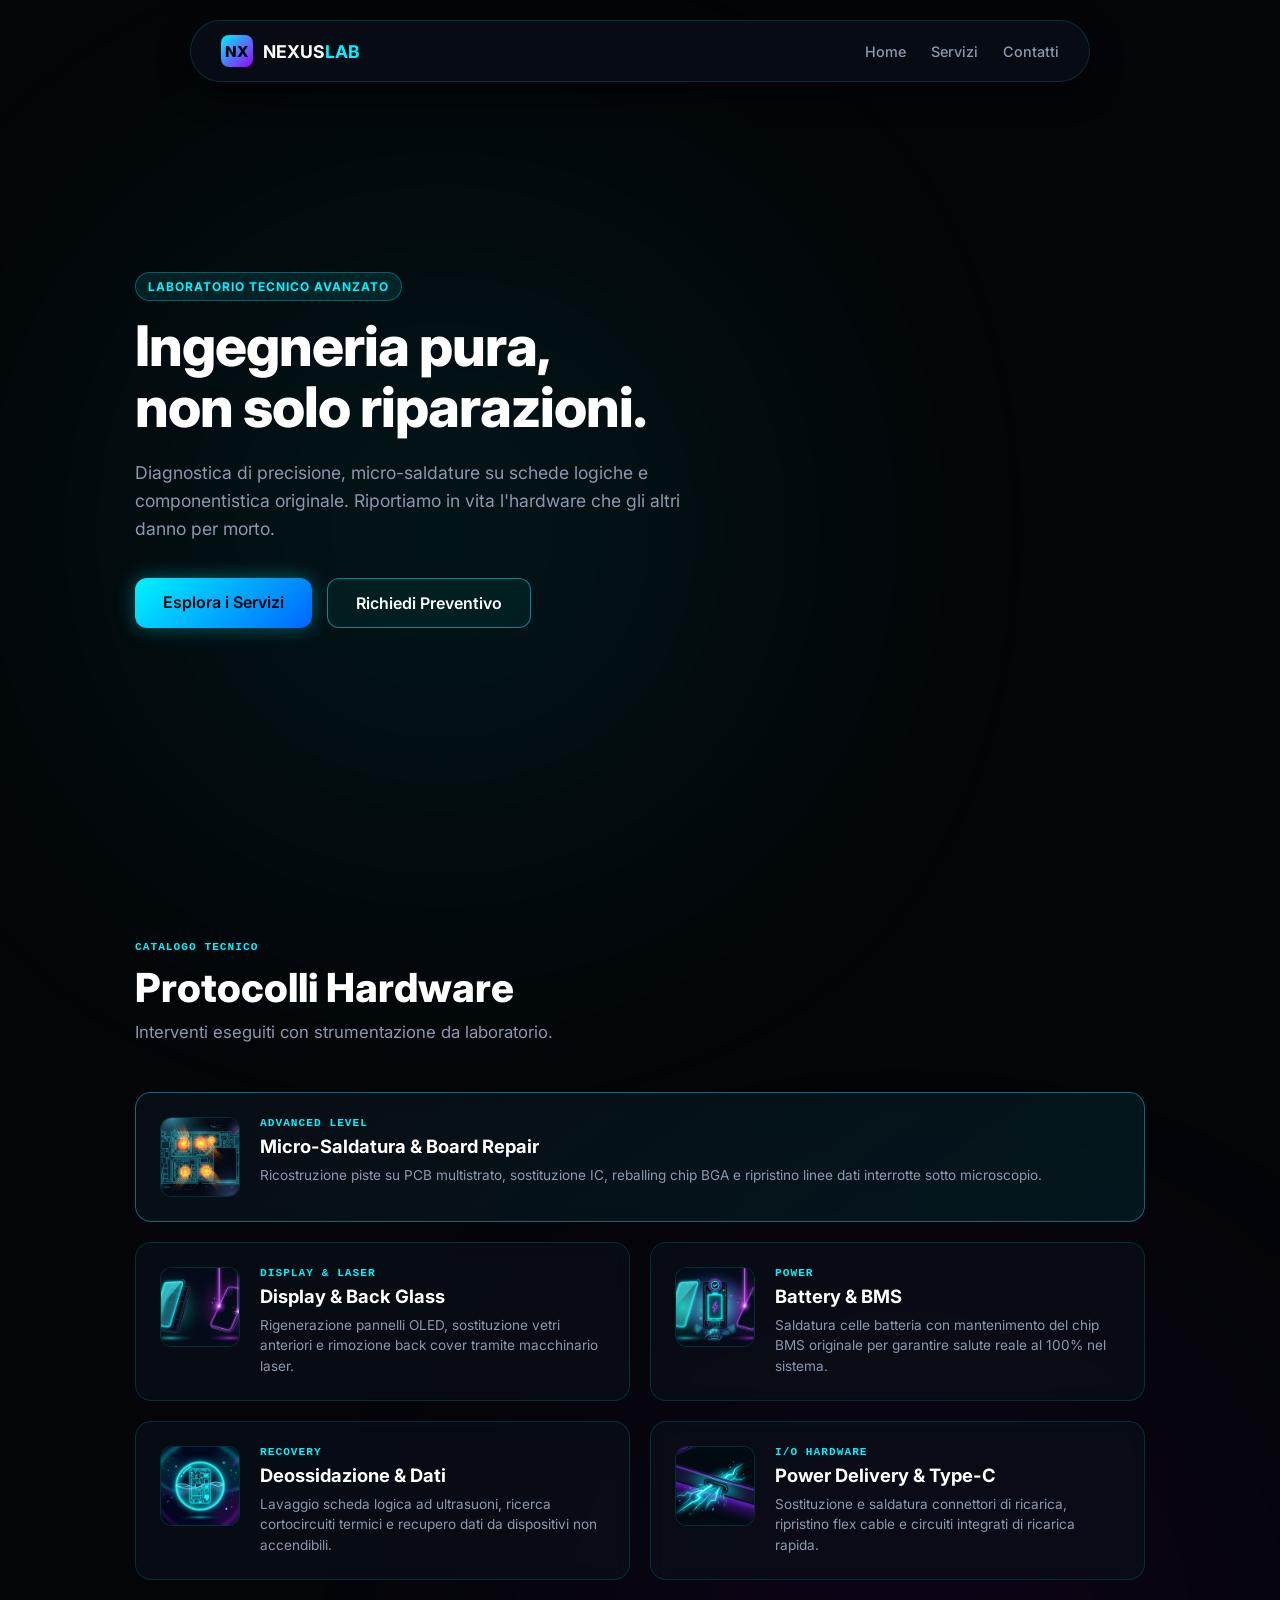
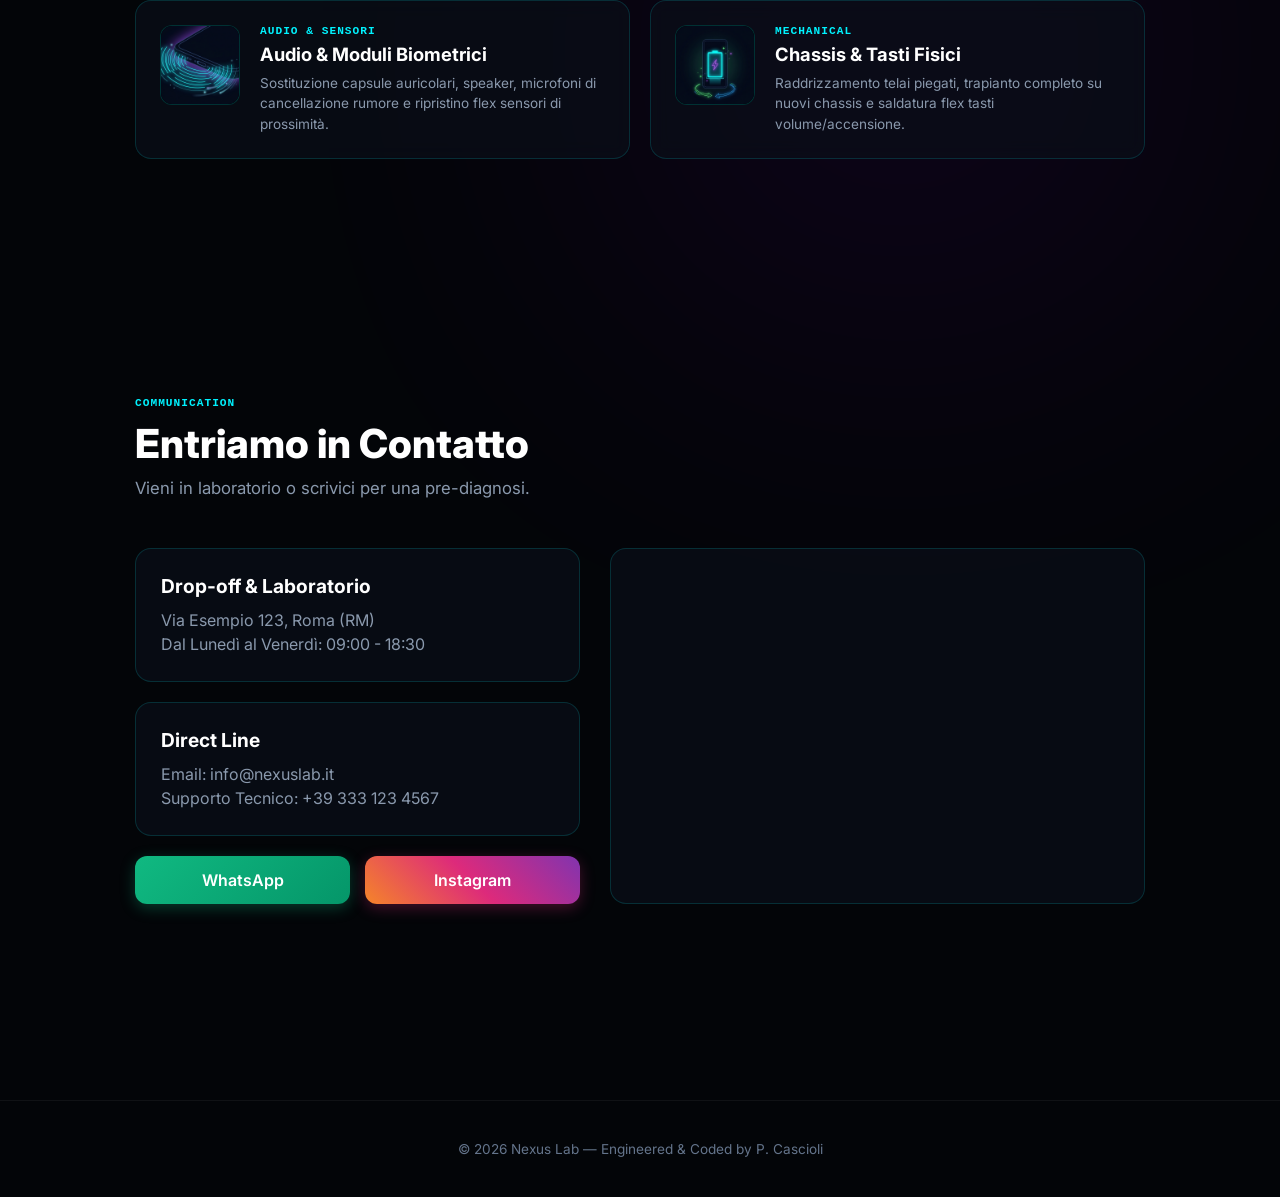
==== commit 043d72cb: "Update index.html" ====
--- a/index.html
+++ b/index.html
@@ -9,18 +9,17 @@
 </head>
 <body>
 
-    <!-- Sfondo Animato Canvas (Autonomo) -->
-    <canvas id="bgCanvas"></canvas>
+    <!-- Sfondo e griglia circuiti -->
+    <div class="circuit-background"></div>
+    <div class="circuit-lines"></div>
 
-    <!-- Spotlight neon fissi -->
+    <!-- Spotlight neon -->
     <div class="neon-orb orb-1"></div>
     <div class="neon-orb orb-2"></div>
+    <div class="neon-orb orb-3"></div>
 
-    <!-- Cursore Custom con Pallina Orbitante -->
-    <div id="customCursor">
-        <div class="cursor-dot"></div>
-        <div class="orbiting-ball"></div>
-    </div>
+    <!-- Cursore Fisico Avanzato (Pallina orbitante con allungamento e centrifuga) -->
+    <div id="cursorBall"></div>
 
     <!-- Navbar -->
     <nav class="navbar">
@@ -48,7 +47,7 @@
         </div>
     </section>
 
-    <!-- SEZIONE 2: SERVIZI -->
+    <!-- SEZIONE 2: SERVIZI OTTIMIZZATI (8 Categorie Clean) -->
     <section id="servizi" class="container">
         <header class="section-header">
             <span class="service-tag">CATALOGO TECNICO</span>
@@ -58,6 +57,7 @@
 
         <div class="services-grid">
             
+            <!-- Servizio di Punta -->
             <div class="service-card featured-service">
                 <div class="service-img-box"><img src="1786016316055.png" alt="Micro-Soldering"></div>
                 <div class="service-info">
--- a/style.css
+++ b/style.css
@@ -24,12 +24,7 @@
     font-family: 'Inter', sans-serif;
     overflow-x: hidden;
     position: relative;
-    cursor: default; /* Ripristina il cursore nativo di base (permette l'uso della manina) */
-}
-
-/* Forza la visualizzazione della manina su tutti gli elementi interattivi */
-a, button, .service-card, .info-card, .btn-primary, .btn-secondary, .btn-social, .logo-container, .nav-links a {
-    cursor: pointer !important;
+    cursor: none; /* Nasconde il cursore di default per lasciare spazio a quello fighissimo */
 }
 
 /* SFONDO CANVAS DINAMICO */
@@ -55,44 +50,44 @@
     box-shadow: 0 10px 30px rgba(0,0,0,0.6);
 }
 
-.logo-container { display: flex; align-items: center; gap: 10px; text-decoration: none; }
+.logo-container { display: flex; align-items: center; gap: 10px; text-decoration: none; cursor: none; }
 .logo-icon { width: 32px; height: 32px; background: linear-gradient(135deg, var(--accent), var(--accent-purple)); border-radius: 8px; display: flex; align-items: center; justify-content: center; font-weight: 800; color: #030508; font-size: 0.95rem; }
 .logo-text { font-weight: 700; font-size: 1.1rem; color: #fff; }
 .logo-text span { color: var(--accent); }
 
 .nav-links { display: flex; list-style: none; gap: 25px; align-items: center; }
-.nav-links a { text-decoration: none; color: var(--text-muted); font-size: 0.9rem; font-weight: 500; transition: color 0.3s; }
+.nav-links a { text-decoration: none; color: var(--text-muted); font-size: 0.9rem; font-weight: 500; transition: color 0.3s; cursor: none; }
 .nav-links a:hover { color: #fff; text-shadow: 0 0 10px rgba(255,255,255,0.4); }
 
-/* CURSORE CUSTOM DI SUPPORTO (AURA VISIVA) */
-#cursorOrb {
+/* --- CURSORE FIGHISSIMO CON PALLINA ORBITANTE --- */
+#customCursor {
     position: fixed;
     top: 0; left: 0;
-    width: 24px; height: 24px;
+    width: 35px; height: 35px;
     pointer-events: none;
     z-index: 9999;
     transform: translate(-50%, -50%);
-    transition: width 0.2s cubic-bezier(0.25, 1, 0.5, 1), height 0.2s cubic-bezier(0.25, 1, 0.5, 1);
+    transition: width 0.3s cubic-bezier(0.25, 1, 0.5, 1), height 0.3s cubic-bezier(0.25, 1, 0.5, 1), border-radius 0.3s;
 }
 
 .cursor-dot {
     position: absolute;
     top: 50%; left: 50%;
     width: 6px; height: 6px;
+    background: var(--accent);
+    border-radius: 50%;
+    transform: translate(-50%, -50%);
+    box-shadow: 0 0 10px var(--accent);
+}
+
+.orbiting-ball {
+    position: absolute;
+    top: 0; left: 50%;
+    width: 8px; height: 8px;
     background: #ffffff;
     border-radius: 50%;
     transform: translate(-50%, -50%);
-    box-shadow: 0 0 10px #ffffff, 0 0 20px var(--accent);
-}
-
-.cursor-ring {
-    position: absolute;
-    top: 0; left: 0;
-    width: 100%; height: 100%;
-    border: 2px solid var(--accent);
-    border-radius: 50%;
-    box-shadow: 0 0 15px rgba(0, 243, 255, 0.4);
-    transition: border-color 0.2s, box-shadow 0.2s;
+    box-shadow: 0 0 12px #ffffff, 0 0 20px var(--accent);
 }
 
 /* LAYOUT CONTAINER & SEZIONI */
@@ -105,9 +100,9 @@
 .hero-content p { color: var(--text-muted); font-size: 1.1rem; max-width: 550px; margin-bottom: 35px; line-height: 1.6; }
 .hero-buttons { display: flex; gap: 15px; }
 
-/* --- BOTTONI CON COLORI RINFRESCATI E VIBRANTI --- */
+/* --- BOTTONI RINFRESCATI E VIBRANTI --- */
 .btn-primary, .btn-secondary, .btn-social {
-    text-decoration: none; font-weight: 600; border-radius: 12px; display: inline-block; text-align: center;
+    cursor: none; text-decoration: none; font-weight: 600; border-radius: 12px; display: inline-block; text-align: center;
 }
 
 .btn-primary {
@@ -148,6 +143,7 @@
     background: var(--glass-bg); border: 1px solid var(--glass-border); border-radius: 16px;
     padding: 24px; display: flex; gap: 20px; align-items: flex-start; backdrop-filter: blur(10px);
     transition: border-color 0.3s, transform 0.2s;
+    cursor: none;
 }
 .service-card:hover { border-color: rgba(0, 243, 255, 0.6); transform: translateY(-3px); }
 .featured-service { grid-column: 1 / -1; background: linear-gradient(145deg, rgba(10,15,25,0.8), rgba(0,243,255,0.08)); border-color: rgba(0,243,255,0.4); }
@@ -164,7 +160,7 @@
 
 /* CONTATTI GRID */
 .contact-grid { display: grid; grid-template-columns: 1fr 1.2fr; gap: 30px; }
-.info-card { background: var(--glass-bg); border: 1px solid var(--glass-border); padding: 25px; border-radius: 16px; margin-bottom: 20px; transition: border-color 0.3s; }
+.info-card { background: var(--glass-bg); border: 1px solid var(--glass-border); padding: 25px; border-radius: 16px; margin-bottom: 20px; transition: border-color 0.3s; cursor: none; }
 .info-card:hover { border-color: rgba(0, 243, 255, 0.4); }
 .info-card h3 { color: #fff; margin-bottom: 10px; font-size: 1.2rem; }
 .info-card p { color: var(--text-muted); line-height: 1.5; }
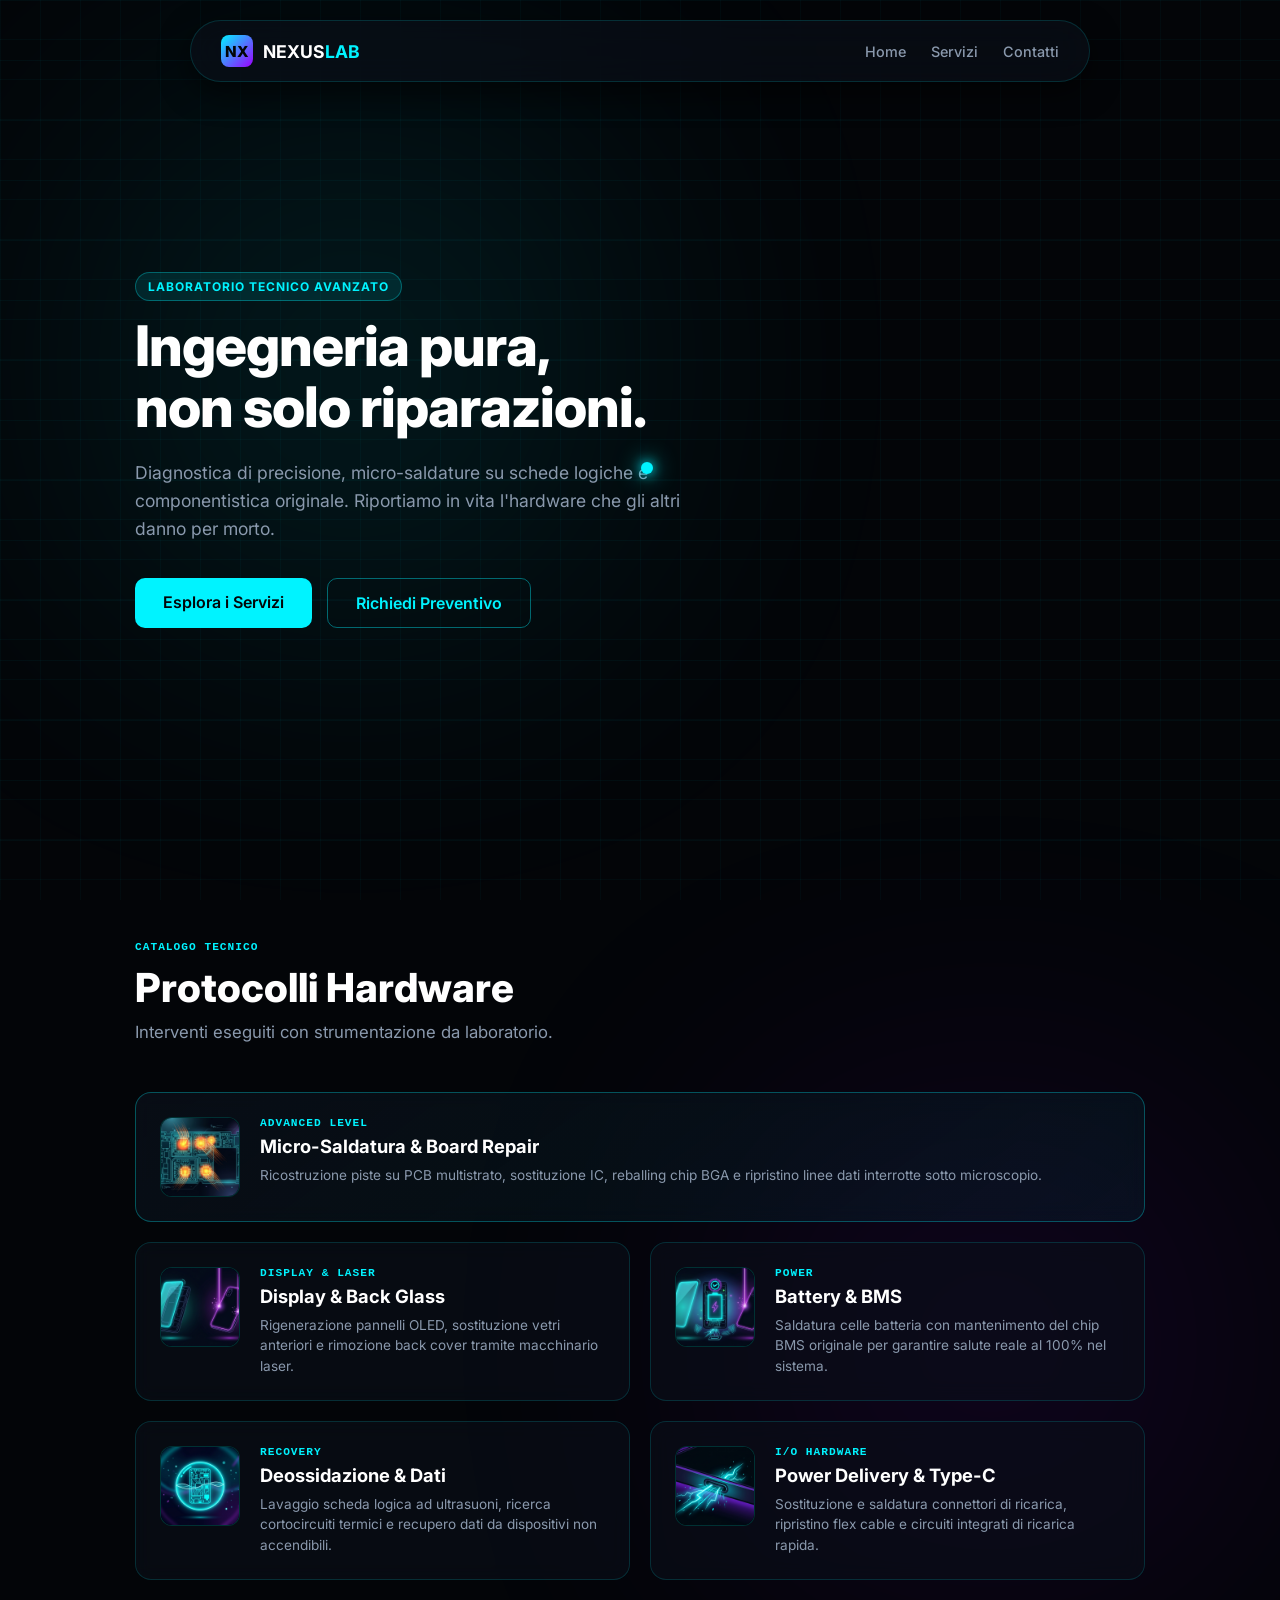
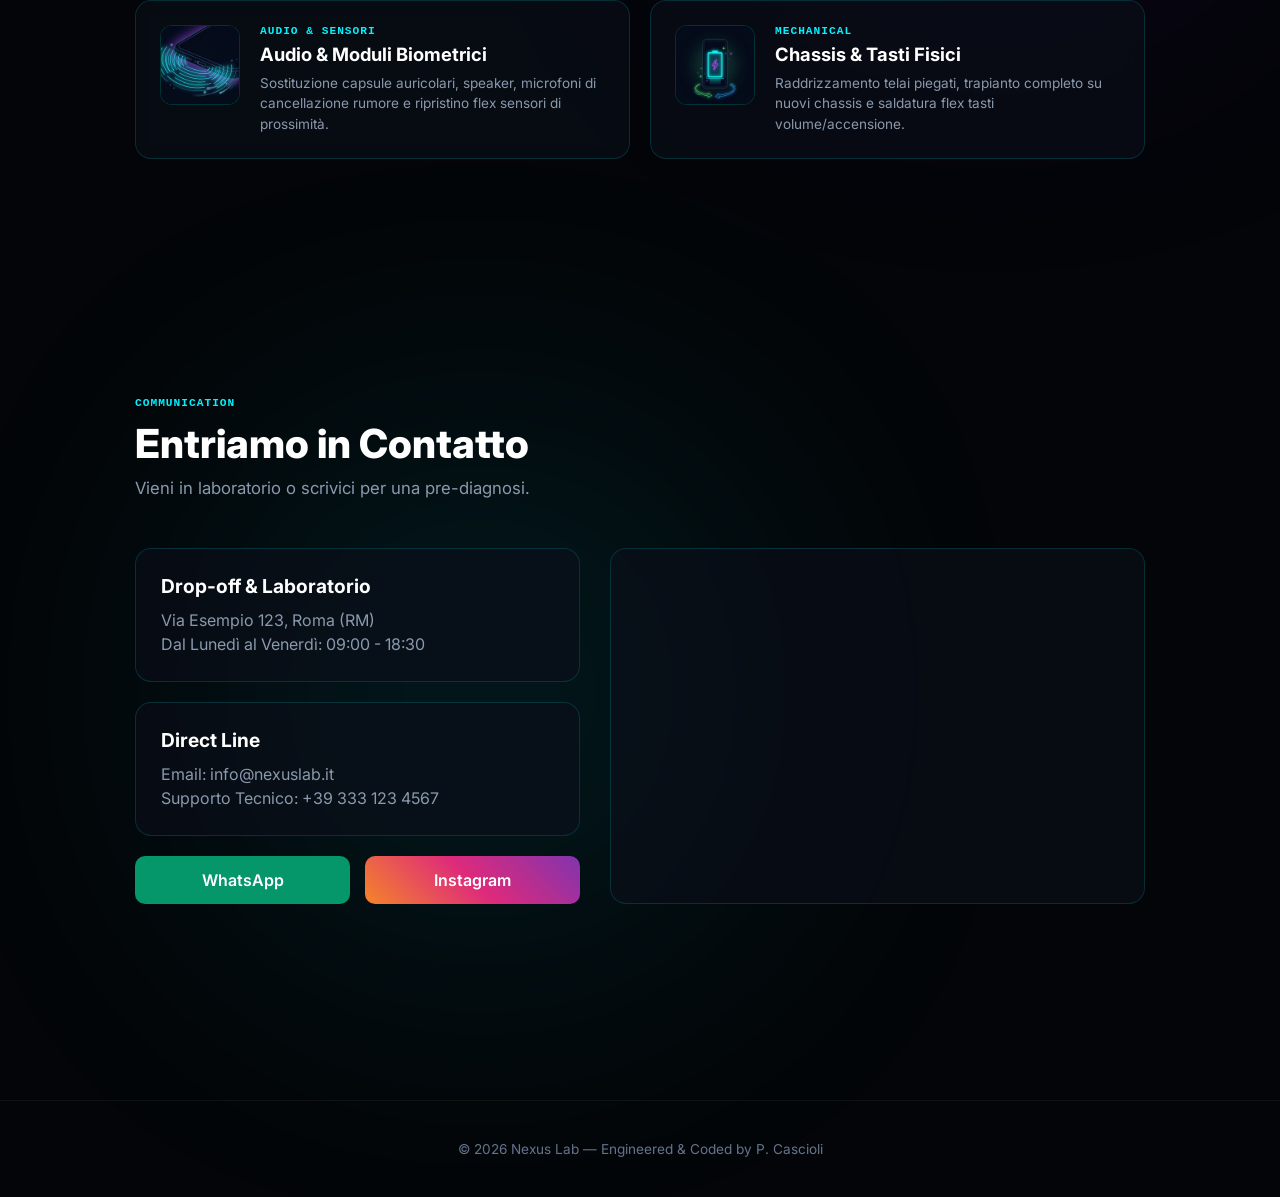
==== commit 5a7a6704: "Update index.html" ====
--- a/index.html
+++ b/index.html
@@ -18,7 +18,7 @@
     <div class="neon-orb orb-2"></div>
     <div class="neon-orb orb-3"></div>
 
-    <!-- Cursore Fisico Avanzato (Pallina orbitante con allungamento e centrifuga) -->
+    <!-- Pallina Fisica Orbitante con Allungamento -->
     <div id="cursorBall"></div>
 
     <!-- Navbar -->
@@ -47,7 +47,7 @@
         </div>
     </section>
 
-    <!-- SEZIONE 2: SERVIZI OTTIMIZZATI (8 Categorie Clean) -->
+    <!-- SEZIONE 2: SERVIZI OTTIMIZZATI -->
     <section id="servizi" class="container">
         <header class="section-header">
             <span class="service-tag">CATALOGO TECNICO</span>
@@ -57,7 +57,6 @@
 
         <div class="services-grid">
             
-            <!-- Servizio di Punta -->
             <div class="service-card featured-service">
                 <div class="service-img-box"><img src="1786016316055.png" alt="Micro-Soldering"></div>
                 <div class="service-info">
--- a/style.css
+++ b/style.css
@@ -6,7 +6,7 @@
 
 :root {
     --bg-color: #030508;
-    --glass-bg: rgba(10, 15, 25, 0.7);
+    --glass-bg: rgba(10, 15, 25, 0.6);
     --glass-border: rgba(0, 243, 255, 0.15);
     --accent: #00f3ff;
     --accent-purple: #9d00ff;
@@ -24,22 +24,35 @@
     font-family: 'Inter', sans-serif;
     overflow-x: hidden;
     position: relative;
-    cursor: none; /* Nasconde il cursore di default per lasciare spazio a quello fighissimo */
+    cursor: none;
 }
 
-/* SFONDO CANVAS DINAMICO */
-#bgCanvas {
-    position: fixed;
-    top: 0; left: 0;
-    width: 100vw; height: 100vh;
-    z-index: -3;
-    pointer-events: none;
+/* SFONDO E CIRCUITI */
+.circuit-background {
+    position: fixed; top: 0; left: 0; width: 100vw; height: 100vh;
+    background-image: 
+        linear-gradient(90deg, rgba(0, 243, 255, 0.03) 1px, transparent 1px),
+        linear-gradient(0deg, rgba(0, 243, 255, 0.03) 1px, transparent 1px);
+    background-size: 40px 40px; z-index: -4; pointer-events: none;
+}
+
+.circuit-lines {
+    position: fixed; top: 0; left: 0; width: 100vw; height: 100vh;
+    background: repeating-linear-gradient(0deg, transparent, transparent 59px, rgba(0, 243, 255, 0.08) 60px);
+    z-index: -3; pointer-events: none;
+    animation: circuitPulse 6s ease-in-out infinite alternate;
+}
+
+@keyframes circuitPulse {
+    0% { opacity: 0.2; transform: translateY(0); }
+    100% { opacity: 0.8; transform: translateY(-10px); }
 }
 
 /* NEON ORBS BACKGROUND */
-.neon-orb { position: absolute; width: 500px; height: 500px; border-radius: 50%; filter: blur(180px); z-index: -2; opacity: 0.12; pointer-events: none; }
-.orb-1 { top: 10%; left: 15%; background: var(--accent); }
-.orb-2 { top: 50%; right: 10%; background: var(--accent-purple); }
+.neon-orb { position: absolute; width: 450px; height: 450px; border-radius: 50%; filter: blur(160px); z-index: -2; opacity: 0.15; pointer-events: none; }
+.orb-1 { top: 5%; left: 10%; background: var(--accent); }
+.orb-2 { top: 40%; right: 5%; background: var(--accent-purple); }
+.orb-3 { bottom: 10%; left: 20%; background: var(--accent); }
 
 /* NAVBAR */
 .navbar {
@@ -59,35 +72,17 @@
 .nav-links a { text-decoration: none; color: var(--text-muted); font-size: 0.9rem; font-weight: 500; transition: color 0.3s; cursor: none; }
 .nav-links a:hover { color: #fff; text-shadow: 0 0 10px rgba(255,255,255,0.4); }
 
-/* --- CURSORE FIGHISSIMO CON PALLINA ORBITANTE --- */
-#customCursor {
+/* --- CURSORE FISICO AVANZATO (PALLINA ORBITANTE) --- */
+#cursorBall {
     position: fixed;
     top: 0; left: 0;
-    width: 35px; height: 35px;
+    width: 12px; height: 12px;
+    background: var(--accent);
+    border-radius: 50%;
     pointer-events: none;
     z-index: 9999;
-    transform: translate(-50%, -50%);
-    transition: width 0.3s cubic-bezier(0.25, 1, 0.5, 1), height 0.3s cubic-bezier(0.25, 1, 0.5, 1), border-radius 0.3s;
-}
-
-.cursor-dot {
-    position: absolute;
-    top: 50%; left: 50%;
-    width: 6px; height: 6px;
-    background: var(--accent);
-    border-radius: 50%;
-    transform: translate(-50%, -50%);
-    box-shadow: 0 0 10px var(--accent);
-}
-
-.orbiting-ball {
-    position: absolute;
-    top: 0; left: 50%;
-    width: 8px; height: 8px;
-    background: #ffffff;
-    border-radius: 50%;
-    transform: translate(-50%, -50%);
-    box-shadow: 0 0 12px #ffffff, 0 0 20px var(--accent);
+    box-shadow: 0 0 12px var(--accent), 0 0 25px var(--accent);
+    will-change: transform, width, height, border-radius;
 }
 
 /* LAYOUT CONTAINER & SEZIONI */
@@ -100,36 +95,24 @@
 .hero-content p { color: var(--text-muted); font-size: 1.1rem; max-width: 550px; margin-bottom: 35px; line-height: 1.6; }
 .hero-buttons { display: flex; gap: 15px; }
 
-/* --- BOTTONI RINFRESCATI E VIBRANTI --- */
+/* BOTTONI */
 .btn-primary, .btn-secondary, .btn-social {
-    cursor: none; text-decoration: none; font-weight: 600; border-radius: 12px; display: inline-block; text-align: center;
+    cursor: none; text-decoration: none; font-weight: 600; border-radius: 10px; display: inline-block; text-align: center;
 }
-
 .btn-primary {
-    background: linear-gradient(135deg, #00f3ff 0%, #0066ff 100%);
-    color: #030508;
-    padding: 14px 28px;
-    box-shadow: 0 0 20px rgba(0, 243, 255, 0.35);
-    transition: box-shadow 0.3s, transform 0.2s, filter 0.2s;
-    border: none;
+    background: var(--accent); color: #030508; padding: 14px 28px;
+    transition: box-shadow 0.3s, transform 0.2s;
 }
 .btn-primary:hover {
-    box-shadow: 0 0 30px rgba(0, 243, 255, 0.7);
-    filter: brightness(1.15);
+    box-shadow: 0 0 25px rgba(0, 243, 255, 0.6);
     transform: translateY(-2px);
 }
-
 .btn-secondary {
-    background: rgba(0, 243, 255, 0.05);
-    color: #ffffff;
-    border: 1px solid rgba(0, 243, 255, 0.5);
-    padding: 14px 28px;
-    transition: background 0.3s, border-color 0.3s, transform 0.2s;
+    background: transparent; color: var(--accent); border: 1px solid rgba(0, 243, 255, 0.4); padding: 14px 28px;
+    transition: background 0.3s;
 }
 .btn-secondary:hover {
-    background: rgba(0, 243, 255, 0.15);
-    border-color: #00f3ff;
-    transform: translateY(-2px);
+    background: rgba(0, 243, 255, 0.1);
 }
 
 /* SERVIZI GRID */
@@ -142,11 +125,10 @@
 .service-card {
     background: var(--glass-bg); border: 1px solid var(--glass-border); border-radius: 16px;
     padding: 24px; display: flex; gap: 20px; align-items: flex-start; backdrop-filter: blur(10px);
-    transition: border-color 0.3s, transform 0.2s;
-    cursor: none;
+    transition: border-color 0.3s; cursor: none;
 }
-.service-card:hover { border-color: rgba(0, 243, 255, 0.6); transform: translateY(-3px); }
-.featured-service { grid-column: 1 / -1; background: linear-gradient(145deg, rgba(10,15,25,0.8), rgba(0,243,255,0.08)); border-color: rgba(0,243,255,0.4); }
+.service-card:hover { border-color: rgba(0, 243, 255, 0.6); }
+.featured-service { grid-column: 1 / -1; background: linear-gradient(145deg, rgba(10,15,25,0.8), rgba(0,243,255,0.05)); border-color: rgba(0,243,255,0.3); }
 
 .service-img-box {
     width: 80px; min-width: 80px; height: 80px; border-radius: 12px; overflow: hidden;
@@ -166,28 +148,10 @@
 .info-card p { color: var(--text-muted); line-height: 1.5; }
 
 .social-btns { display: flex; gap: 15px; }
-.btn-social {
-    flex: 1; padding: 14px; color: #fff; font-weight: 600;
-    transition: filter 0.3s, transform 0.2s, box-shadow 0.3s;
-}
-.btn-whatsapp {
-    background: linear-gradient(135deg, #10b981 0%, #059669 100%);
-    box-shadow: 0 4px 15px rgba(16, 185, 129, 0.3);
-}
-.btn-whatsapp:hover {
-    filter: brightness(1.15);
-    box-shadow: 0 6px 20px rgba(16, 185, 129, 0.5);
-    transform: translateY(-2px);
-}
-.btn-instagram {
-    background: linear-gradient(45deg, #f58529 0%, #dd2a7b 50%, #8134af 100%);
-    box-shadow: 0 4px 15px rgba(221, 42, 123, 0.3);
-}
-.btn-instagram:hover {
-    filter: brightness(1.15);
-    box-shadow: 0 6px 20px rgba(221, 42, 123, 0.5);
-    transform: translateY(-2px);
-}
+.btn-social { flex: 1; padding: 14px; color: #fff; transition: opacity 0.3s, transform 0.2s; }
+.btn-social:hover { opacity: 0.9; transform: translateY(-2px); }
+.btn-whatsapp { background: #059669; }
+.btn-instagram { background: linear-gradient(45deg, #f58529, #dd2a7b, #8134af); }
 
 .map-box { background: var(--glass-bg); border: 1px solid var(--glass-border); padding: 10px; border-radius: 16px; height: 100%; min-height: 350px; }
 .map-box iframe { width: 100%; height: 100%; border-radius: 10px; border: 0; filter: invert(90%) hue-rotate(180deg) brightness(95%) contrast(90%); }
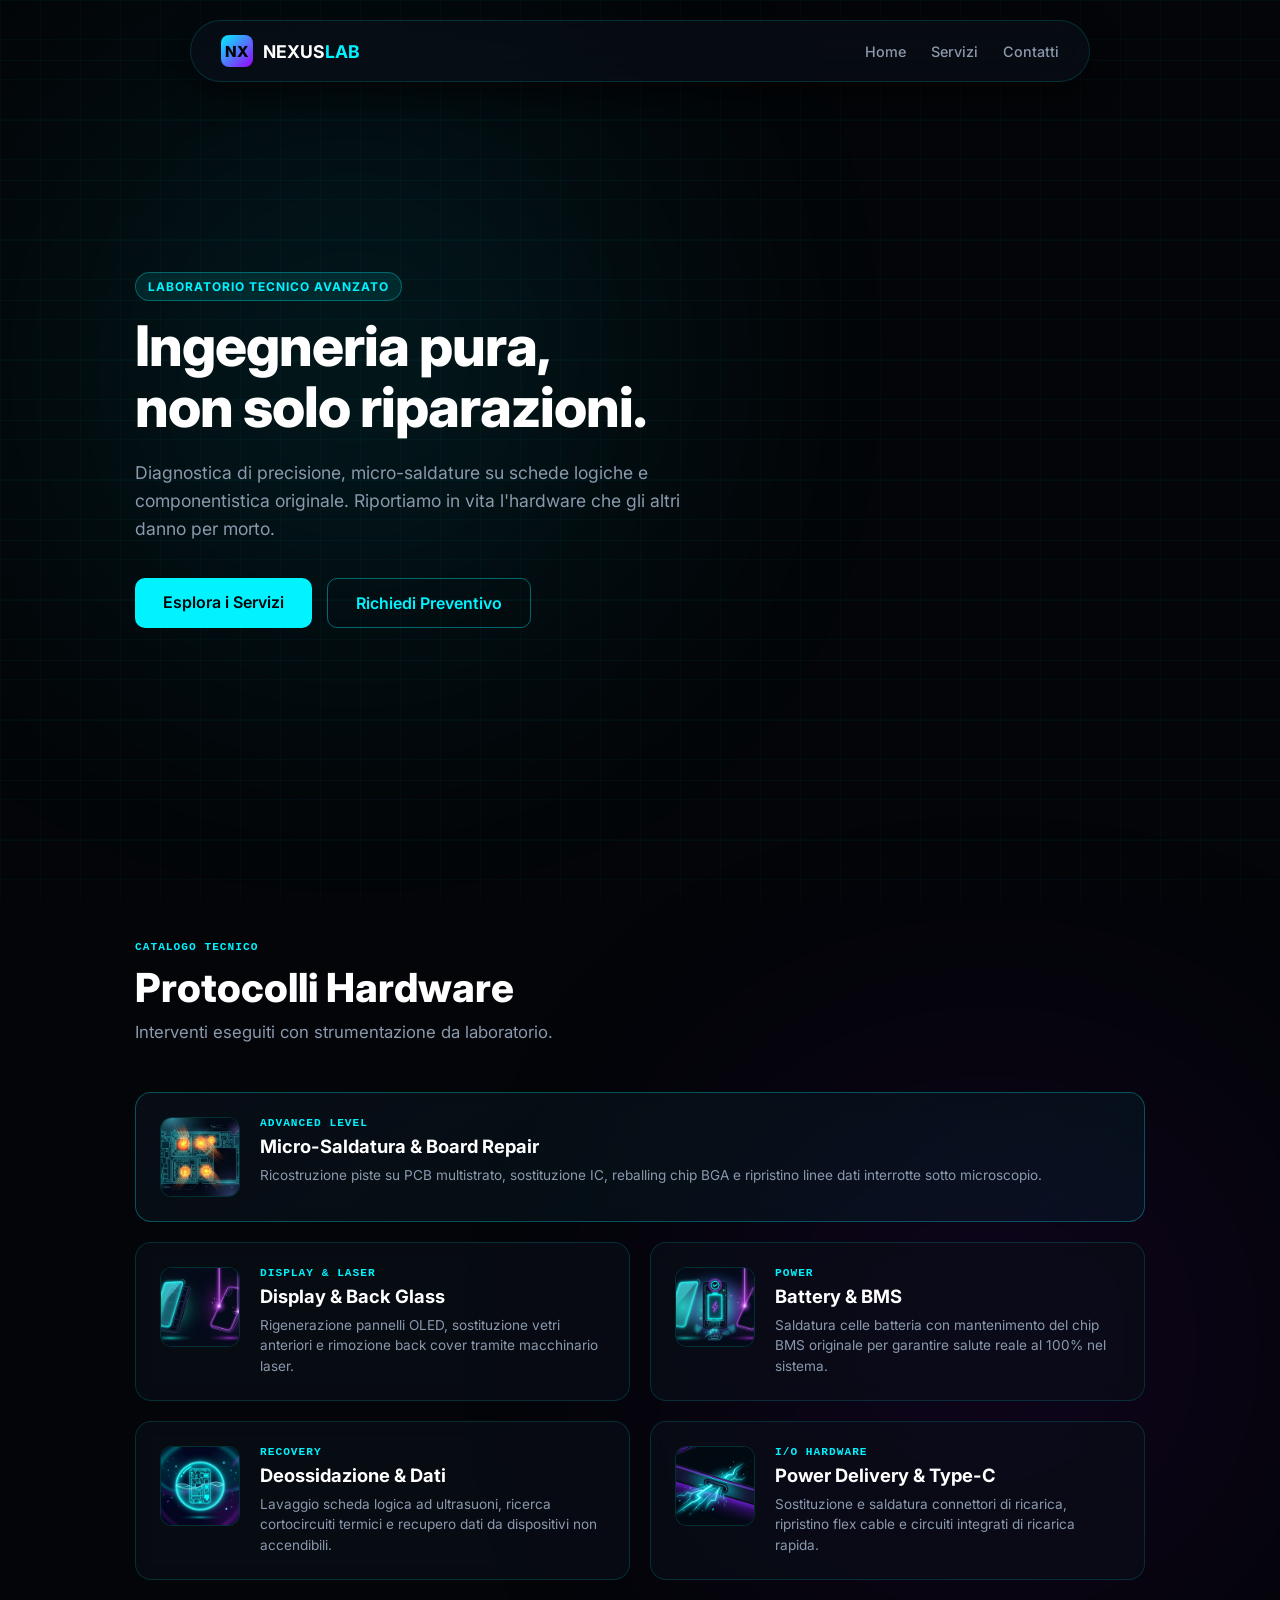
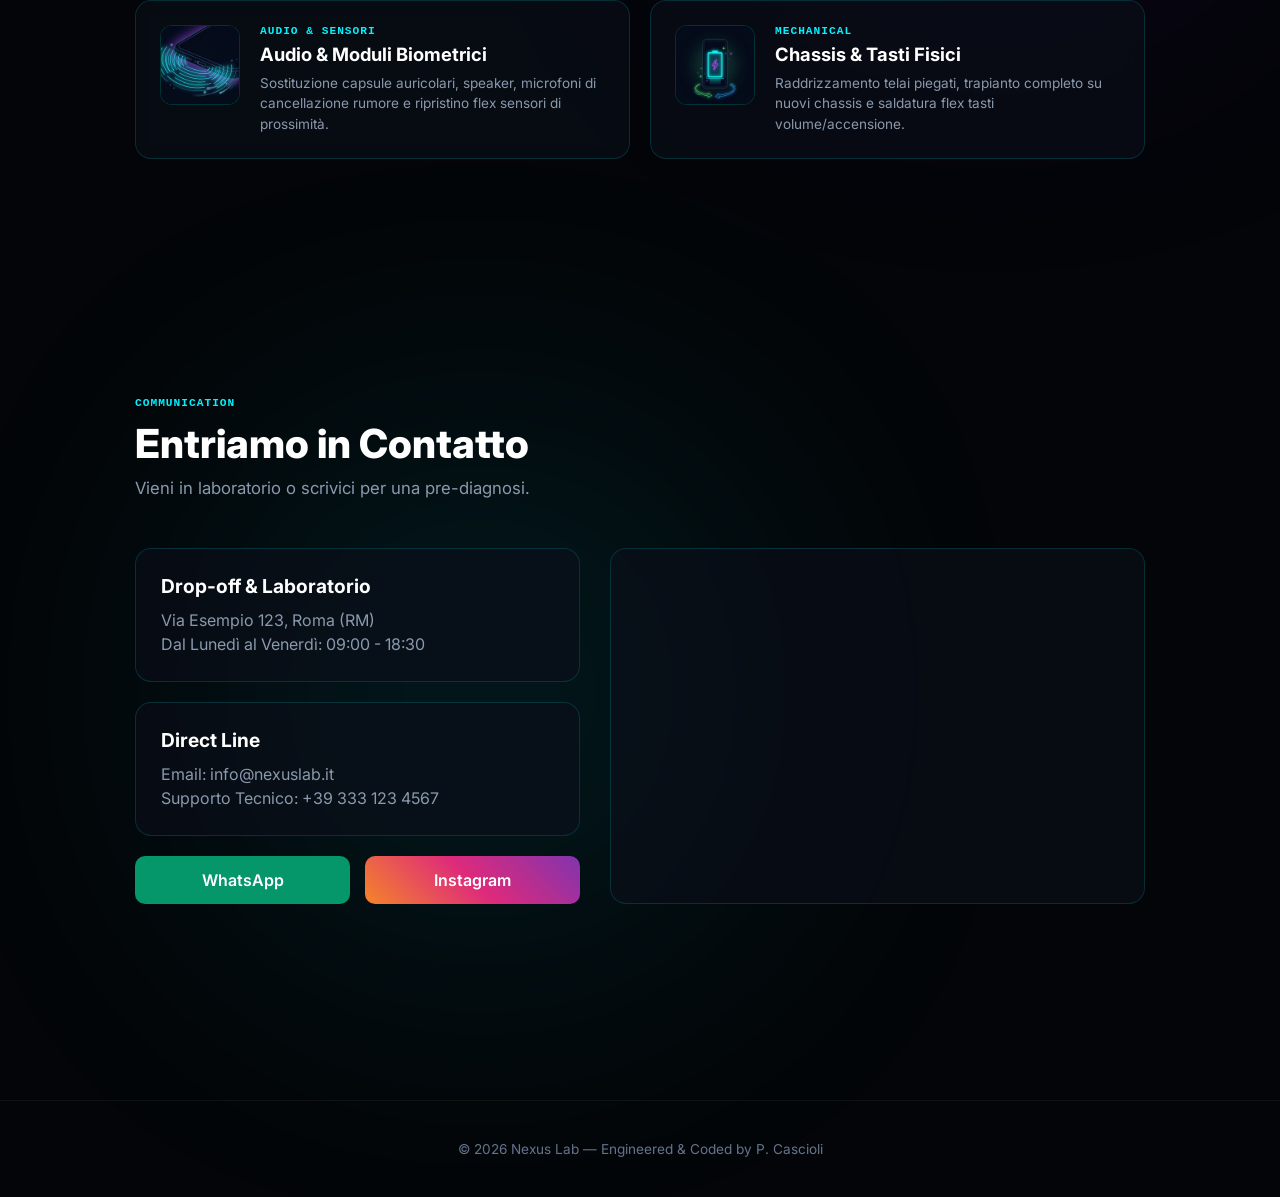
==== commit 12ba6f53: "Update index.html" ====
--- a/index.html
+++ b/index.html
@@ -9,7 +9,8 @@
 </head>
 <body>
 
-    <!-- Sfondo e griglia circuiti -->
+    <!-- Sfondo Costellazioni e Circuiti -->
+    <div id="stars-container"></div>
     <div class="circuit-background"></div>
     <div class="circuit-lines"></div>
 
@@ -17,9 +18,6 @@
     <div class="neon-orb orb-1"></div>
     <div class="neon-orb orb-2"></div>
     <div class="neon-orb orb-3"></div>
-
-    <!-- Pallina Fisica Orbitante con Allungamento -->
-    <div id="cursorBall"></div>
 
     <!-- Navbar -->
     <nav class="navbar">
--- a/style.css
+++ b/style.css
@@ -24,7 +24,7 @@
     font-family: 'Inter', sans-serif;
     overflow-x: hidden;
     position: relative;
-    cursor: none;
+    /* CURSORE DEL PC ORIGINALE MANTENUTO (Niente cursor: none!) */
 }
 
 /* SFONDO E CIRCUITI */
@@ -63,16 +63,16 @@
     box-shadow: 0 10px 30px rgba(0,0,0,0.6);
 }
 
-.logo-container { display: flex; align-items: center; gap: 10px; text-decoration: none; cursor: none; }
+.logo-container { display: flex; align-items: center; gap: 10px; text-decoration: none; }
 .logo-icon { width: 32px; height: 32px; background: linear-gradient(135deg, var(--accent), var(--accent-purple)); border-radius: 8px; display: flex; align-items: center; justify-content: center; font-weight: 800; color: #030508; font-size: 0.95rem; }
 .logo-text { font-weight: 700; font-size: 1.1rem; color: #fff; }
 .logo-text span { color: var(--accent); }
 
 .nav-links { display: flex; list-style: none; gap: 25px; align-items: center; }
-.nav-links a { text-decoration: none; color: var(--text-muted); font-size: 0.9rem; font-weight: 500; transition: color 0.3s; cursor: none; }
+.nav-links a { text-decoration: none; color: var(--text-muted); font-size: 0.9rem; font-weight: 500; transition: color 0.3s; }
 .nav-links a:hover { color: #fff; text-shadow: 0 0 10px rgba(255,255,255,0.4); }
 
-/* --- CURSORE FISICO AVANZATO (PALLINA ORBITANTE) --- */
+/* --- PALLINA ORBITANTE FISICA --- */
 #cursorBall {
     position: fixed;
     top: 0; left: 0;
@@ -97,7 +97,7 @@
 
 /* BOTTONI */
 .btn-primary, .btn-secondary, .btn-social {
-    cursor: none; text-decoration: none; font-weight: 600; border-radius: 10px; display: inline-block; text-align: center;
+    text-decoration: none; font-weight: 600; border-radius: 10px; display: inline-block; text-align: center;
 }
 .btn-primary {
     background: var(--accent); color: #030508; padding: 14px 28px;
@@ -125,7 +125,7 @@
 .service-card {
     background: var(--glass-bg); border: 1px solid var(--glass-border); border-radius: 16px;
     padding: 24px; display: flex; gap: 20px; align-items: flex-start; backdrop-filter: blur(10px);
-    transition: border-color 0.3s; cursor: none;
+    transition: border-color 0.3s;
 }
 .service-card:hover { border-color: rgba(0, 243, 255, 0.6); }
 .featured-service { grid-column: 1 / -1; background: linear-gradient(145deg, rgba(10,15,25,0.8), rgba(0,243,255,0.05)); border-color: rgba(0,243,255,0.3); }
@@ -142,7 +142,7 @@
 
 /* CONTATTI GRID */
 .contact-grid { display: grid; grid-template-columns: 1fr 1.2fr; gap: 30px; }
-.info-card { background: var(--glass-bg); border: 1px solid var(--glass-border); padding: 25px; border-radius: 16px; margin-bottom: 20px; transition: border-color 0.3s; cursor: none; }
+.info-card { background: var(--glass-bg); border: 1px solid var(--glass-border); padding: 25px; border-radius: 16px; margin-bottom: 20px; transition: border-color 0.3s; }
 .info-card:hover { border-color: rgba(0, 243, 255, 0.4); }
 .info-card h3 { color: #fff; margin-bottom: 10px; font-size: 1.2rem; }
 .info-card p { color: var(--text-muted); line-height: 1.5; }
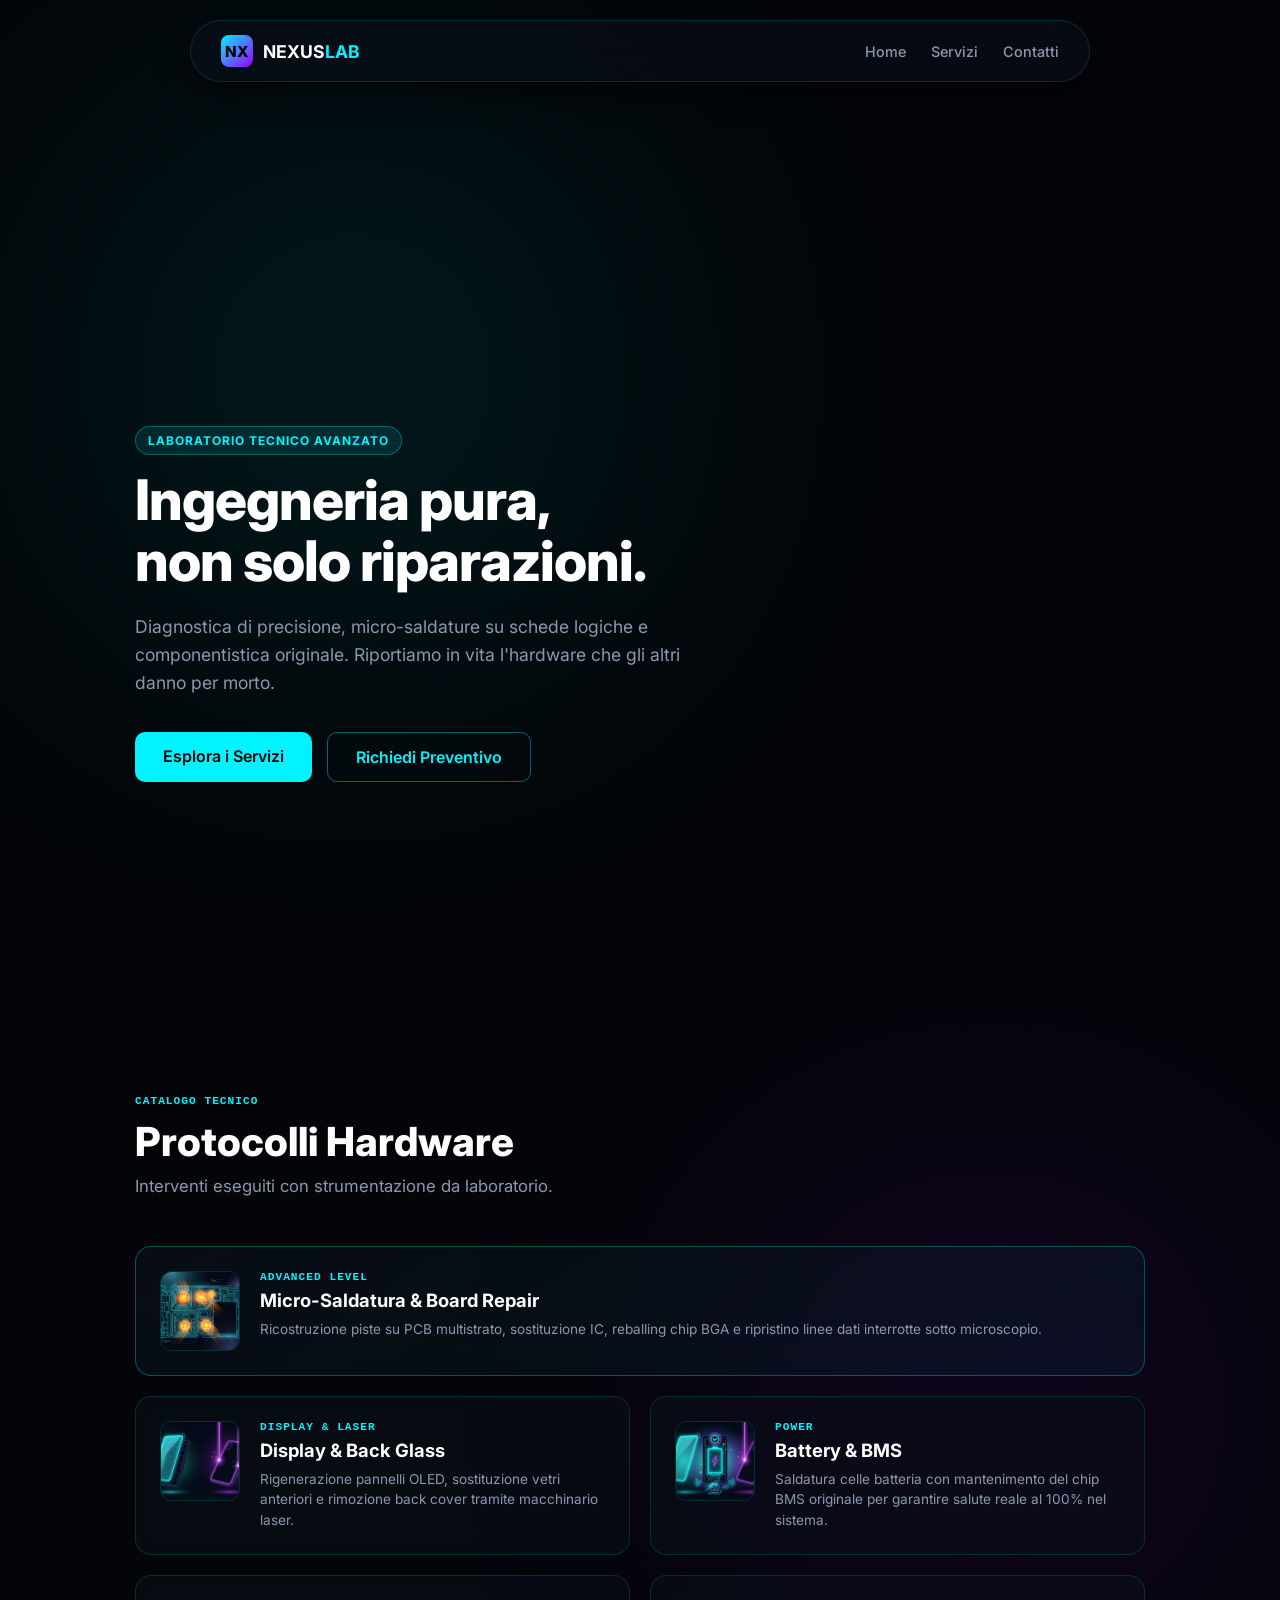
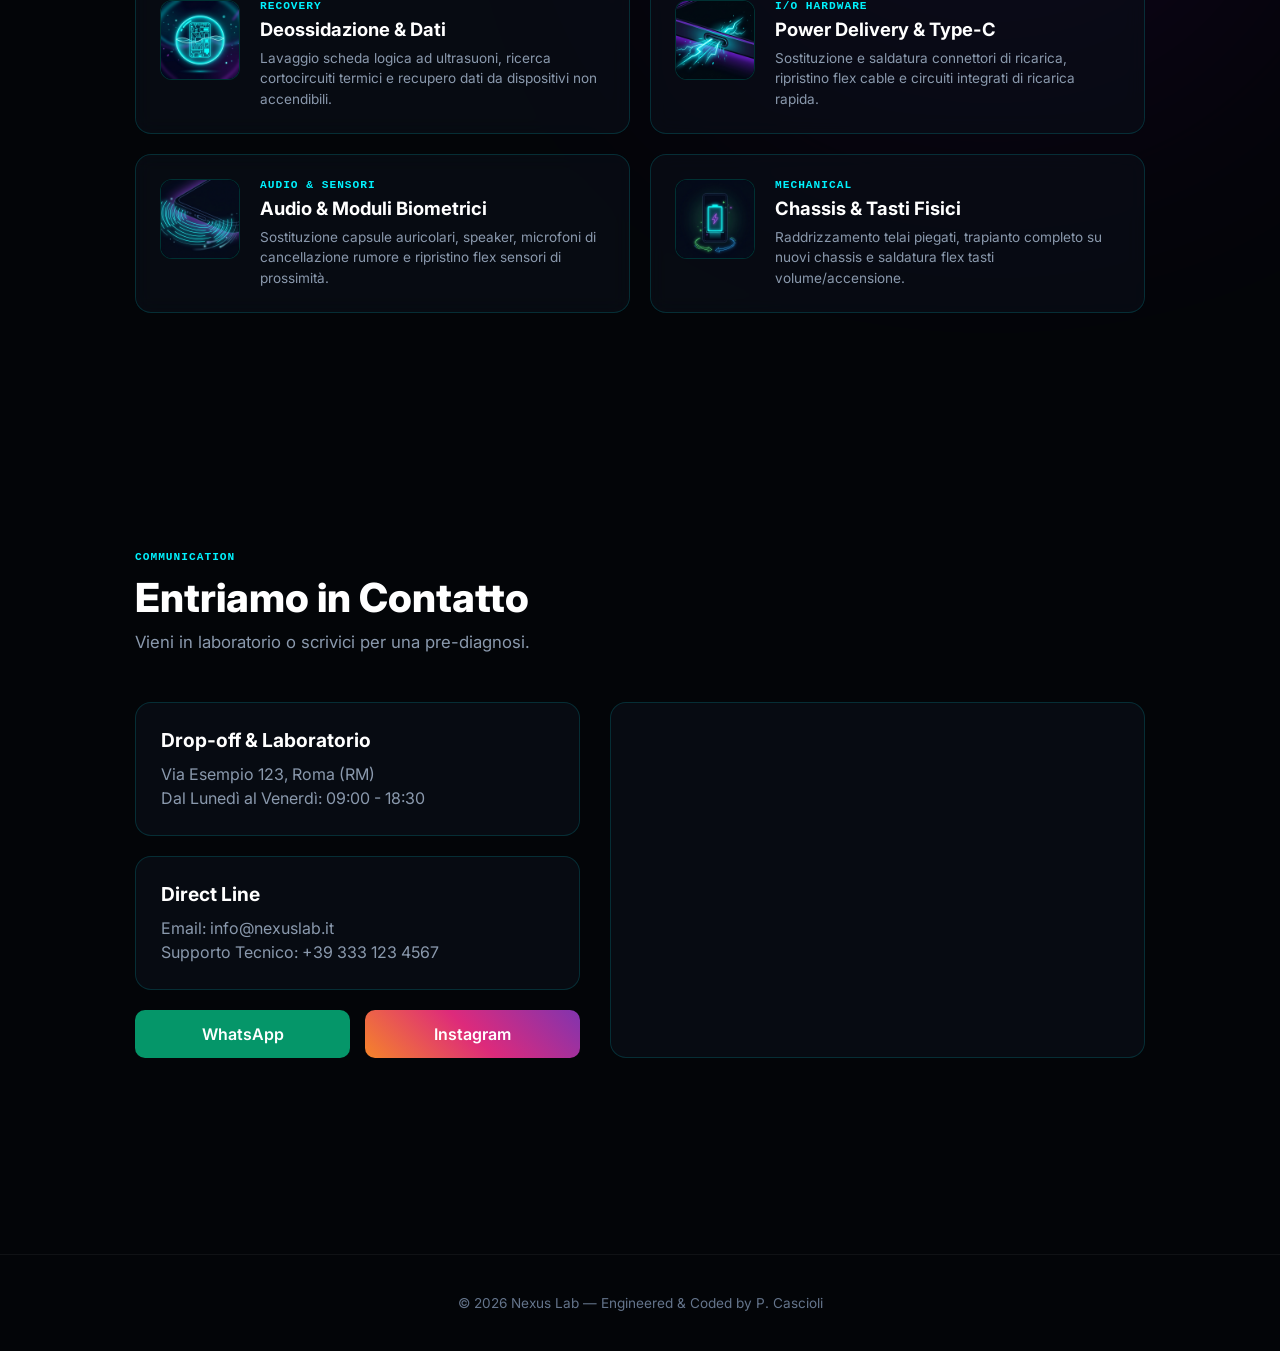
==== commit 1776477f: "Update index.html" ====
--- a/index.html
+++ b/index.html
@@ -9,15 +9,18 @@
 </head>
 <body>
 
-    <!-- Sfondo Costellazioni e Circuiti -->
-    <div id="stars-container"></div>
-    <div class="circuit-background"></div>
-    <div class="circuit-lines"></div>
+    <!-- Sfondo Animato Canvas (Autonomo) -->
+    <canvas id="bgCanvas"></canvas>
 
-    <!-- Spotlight neon -->
+    <!-- Spotlight neon fissi -->
     <div class="neon-orb orb-1"></div>
     <div class="neon-orb orb-2"></div>
-    <div class="neon-orb orb-3"></div>
+
+    <!-- Cursore Custom (Sempre visibile e preciso) -->
+    <div id="cursorOrb">
+        <div class="cursor-dot"></div>
+        <div class="cursor-ring"></div>
+    </div>
 
     <!-- Navbar -->
     <nav class="navbar">
@@ -45,7 +48,7 @@
         </div>
     </section>
 
-    <!-- SEZIONE 2: SERVIZI OTTIMIZZATI -->
+    <!-- SEZIONE 2: SERVIZI -->
     <section id="servizi" class="container">
         <header class="section-header">
             <span class="service-tag">CATALOGO TECNICO</span>
--- a/style.css
+++ b/style.css
@@ -24,7 +24,18 @@
     font-family: 'Inter', sans-serif;
     overflow-x: hidden;
     position: relative;
-    /* CURSORE DEL PC ORIGINALE MANTENUTO (Niente cursor: none!) */
+    cursor: default;
+}
+
+/* SFONDO COSTELLAZIONI */
+#stars-container {
+    position: fixed; top: 0; left: 0; width: 100vw; height: 100vh;
+    z-index: -5; overflow: hidden; pointer-events: none;
+}
+.star {
+    position: absolute; background: var(--accent); border-radius: 50%;
+    opacity: 0.35; pointer-events: none;
+    transition: transform 0.1s ease-out;
 }
 
 /* SFONDO E CIRCUITI */
@@ -72,19 +83,6 @@
 .nav-links a { text-decoration: none; color: var(--text-muted); font-size: 0.9rem; font-weight: 500; transition: color 0.3s; }
 .nav-links a:hover { color: #fff; text-shadow: 0 0 10px rgba(255,255,255,0.4); }
 
-/* --- PALLINA ORBITANTE FISICA --- */
-#cursorBall {
-    position: fixed;
-    top: 0; left: 0;
-    width: 12px; height: 12px;
-    background: var(--accent);
-    border-radius: 50%;
-    pointer-events: none;
-    z-index: 9999;
-    box-shadow: 0 0 12px var(--accent), 0 0 25px var(--accent);
-    will-change: transform, width, height, border-radius;
-}
-
 /* LAYOUT CONTAINER & SEZIONI */
 .container { max-width: 1050px; margin: 0 auto; padding: 0 20px; }
 section { min-height: 100vh; display: flex; flex-direction: column; justify-content: center; padding: 120px 0 60px 0; }
@@ -95,24 +93,24 @@
 .hero-content p { color: var(--text-muted); font-size: 1.1rem; max-width: 550px; margin-bottom: 35px; line-height: 1.6; }
 .hero-buttons { display: flex; gap: 15px; }
 
-/* BOTTONI */
+/* BOTTONI CON HOVER FLUIDO */
 .btn-primary, .btn-secondary, .btn-social {
     text-decoration: none; font-weight: 600; border-radius: 10px; display: inline-block; text-align: center;
+    transition: transform 0.3s cubic-bezier(0.2, 0, 0, 1), box-shadow 0.3s, background 0.3s;
 }
 .btn-primary {
     background: var(--accent); color: #030508; padding: 14px 28px;
-    transition: box-shadow 0.3s, transform 0.2s;
 }
 .btn-primary:hover {
+    transform: translateY(-3px);
     box-shadow: 0 0 25px rgba(0, 243, 255, 0.6);
-    transform: translateY(-2px);
 }
 .btn-secondary {
     background: transparent; color: var(--accent); border: 1px solid rgba(0, 243, 255, 0.4); padding: 14px 28px;
-    transition: background 0.3s;
 }
 .btn-secondary:hover {
     background: rgba(0, 243, 255, 0.1);
+    transform: translateY(-3px);
 }
 
 /* SERVIZI GRID */
@@ -125,9 +123,13 @@
 .service-card {
     background: var(--glass-bg); border: 1px solid var(--glass-border); border-radius: 16px;
     padding: 24px; display: flex; gap: 20px; align-items: flex-start; backdrop-filter: blur(10px);
-    transition: border-color 0.3s;
+    transition: transform 0.4s cubic-bezier(0.16, 1, 0.3, 1), border-color 0.3s, box-shadow 0.3s;
 }
-.service-card:hover { border-color: rgba(0, 243, 255, 0.6); }
+.service-card:hover {
+    transform: translateY(-6px);
+    border-color: rgba(0, 243, 255, 0.6);
+    box-shadow: 0 10px 30px rgba(0, 243, 255, 0.1);
+}
 .featured-service { grid-column: 1 / -1; background: linear-gradient(145deg, rgba(10,15,25,0.8), rgba(0,243,255,0.05)); border-color: rgba(0,243,255,0.3); }
 
 .service-img-box {
@@ -142,16 +144,16 @@
 
 /* CONTATTI GRID */
 .contact-grid { display: grid; grid-template-columns: 1fr 1.2fr; gap: 30px; }
-.info-card { background: var(--glass-bg); border: 1px solid var(--glass-border); padding: 25px; border-radius: 16px; margin-bottom: 20px; transition: border-color 0.3s; }
-.info-card:hover { border-color: rgba(0, 243, 255, 0.4); }
+.info-card { background: var(--glass-bg); border: 1px solid var(--glass-border); padding: 25px; border-radius: 16px; margin-bottom: 20px; transition: border-color 0.3s, transform 0.3s; }
+.info-card:hover { border-color: rgba(0, 243, 255, 0.4); transform: translateY(-3px); }
 .info-card h3 { color: #fff; margin-bottom: 10px; font-size: 1.2rem; }
 .info-card p { color: var(--text-muted); line-height: 1.5; }
 
 .social-btns { display: flex; gap: 15px; }
-.btn-social { flex: 1; padding: 14px; color: #fff; transition: opacity 0.3s, transform 0.2s; }
-.btn-social:hover { opacity: 0.9; transform: translateY(-2px); }
+.btn-social { flex: 1; padding: 14px; color: #fff; }
 .btn-whatsapp { background: #059669; }
 .btn-instagram { background: linear-gradient(45deg, #f58529, #dd2a7b, #8134af); }
+.btn-social:hover { opacity: 0.9; transform: translateY(-2px); }
 
 .map-box { background: var(--glass-bg); border: 1px solid var(--glass-border); padding: 10px; border-radius: 16px; height: 100%; min-height: 350px; }
 .map-box iframe { width: 100%; height: 100%; border-radius: 10px; border: 0; filter: invert(90%) hue-rotate(180deg) brightness(95%) contrast(90%); }
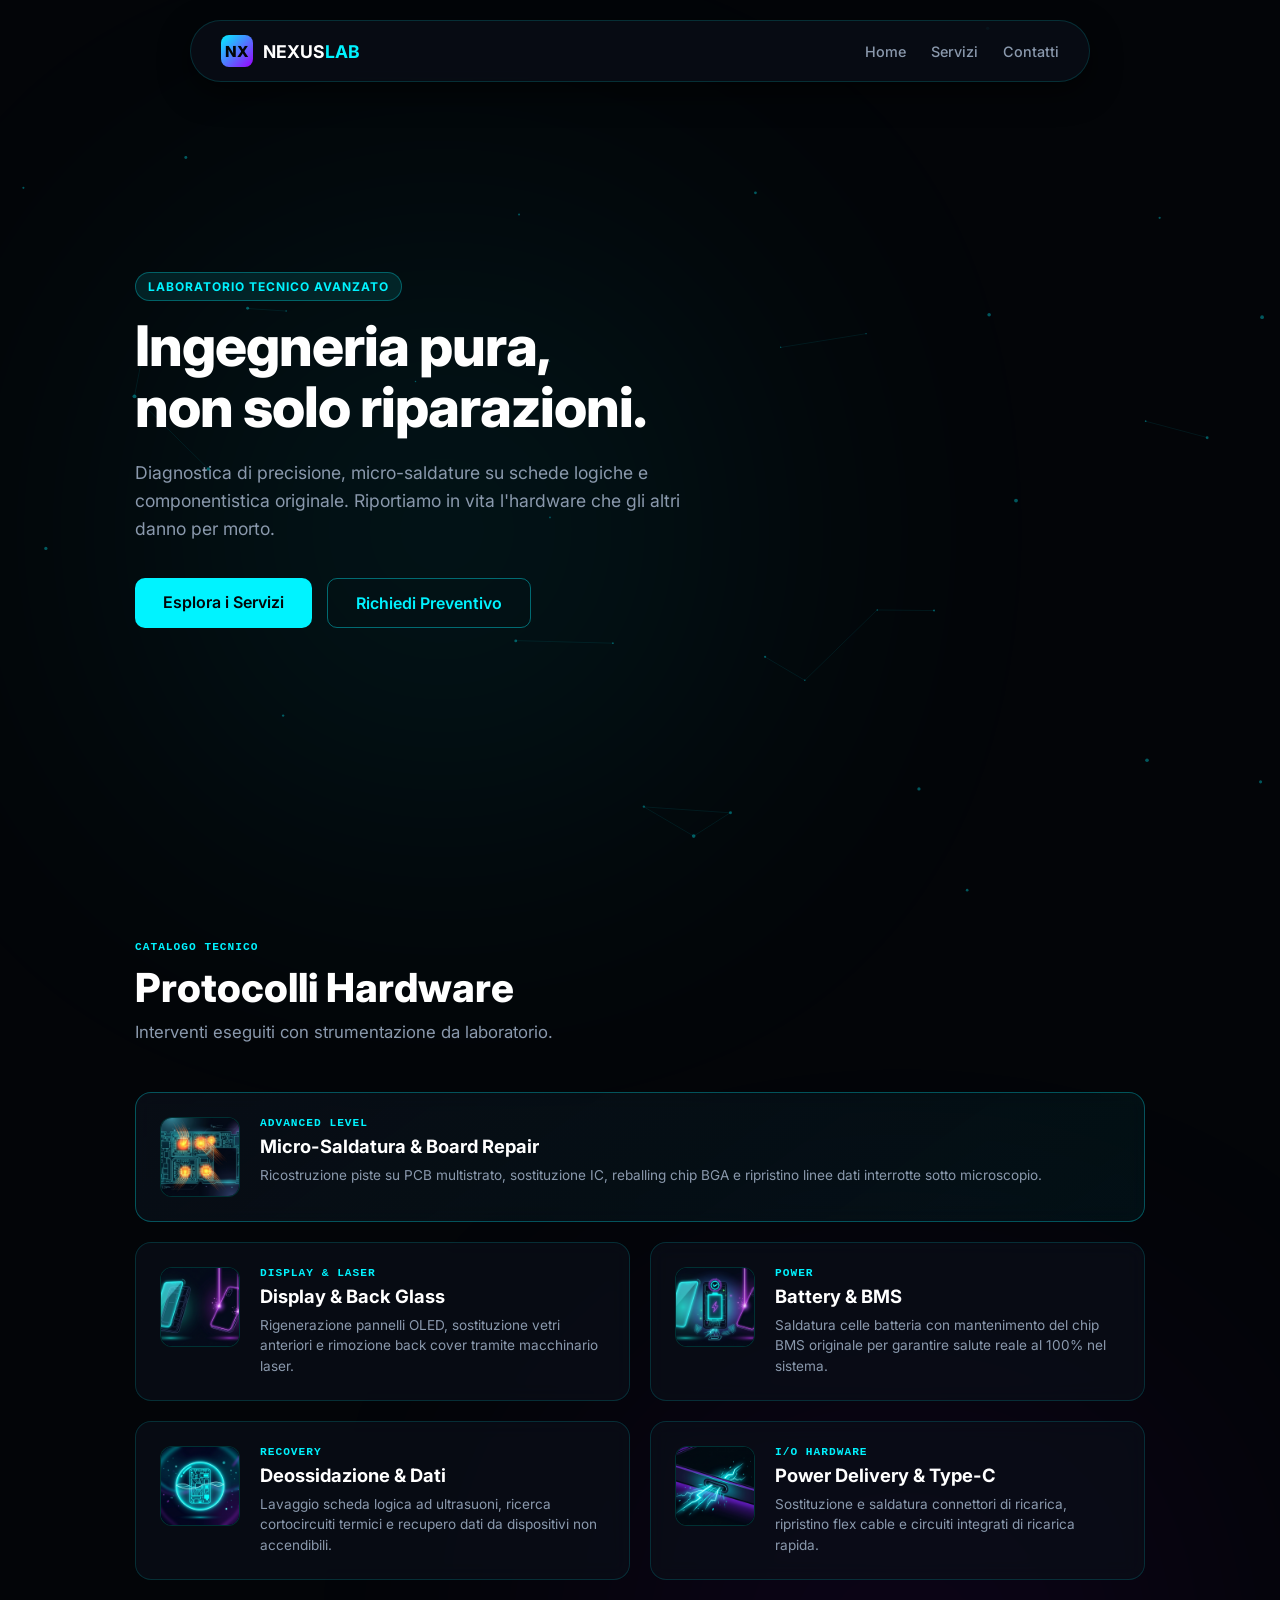
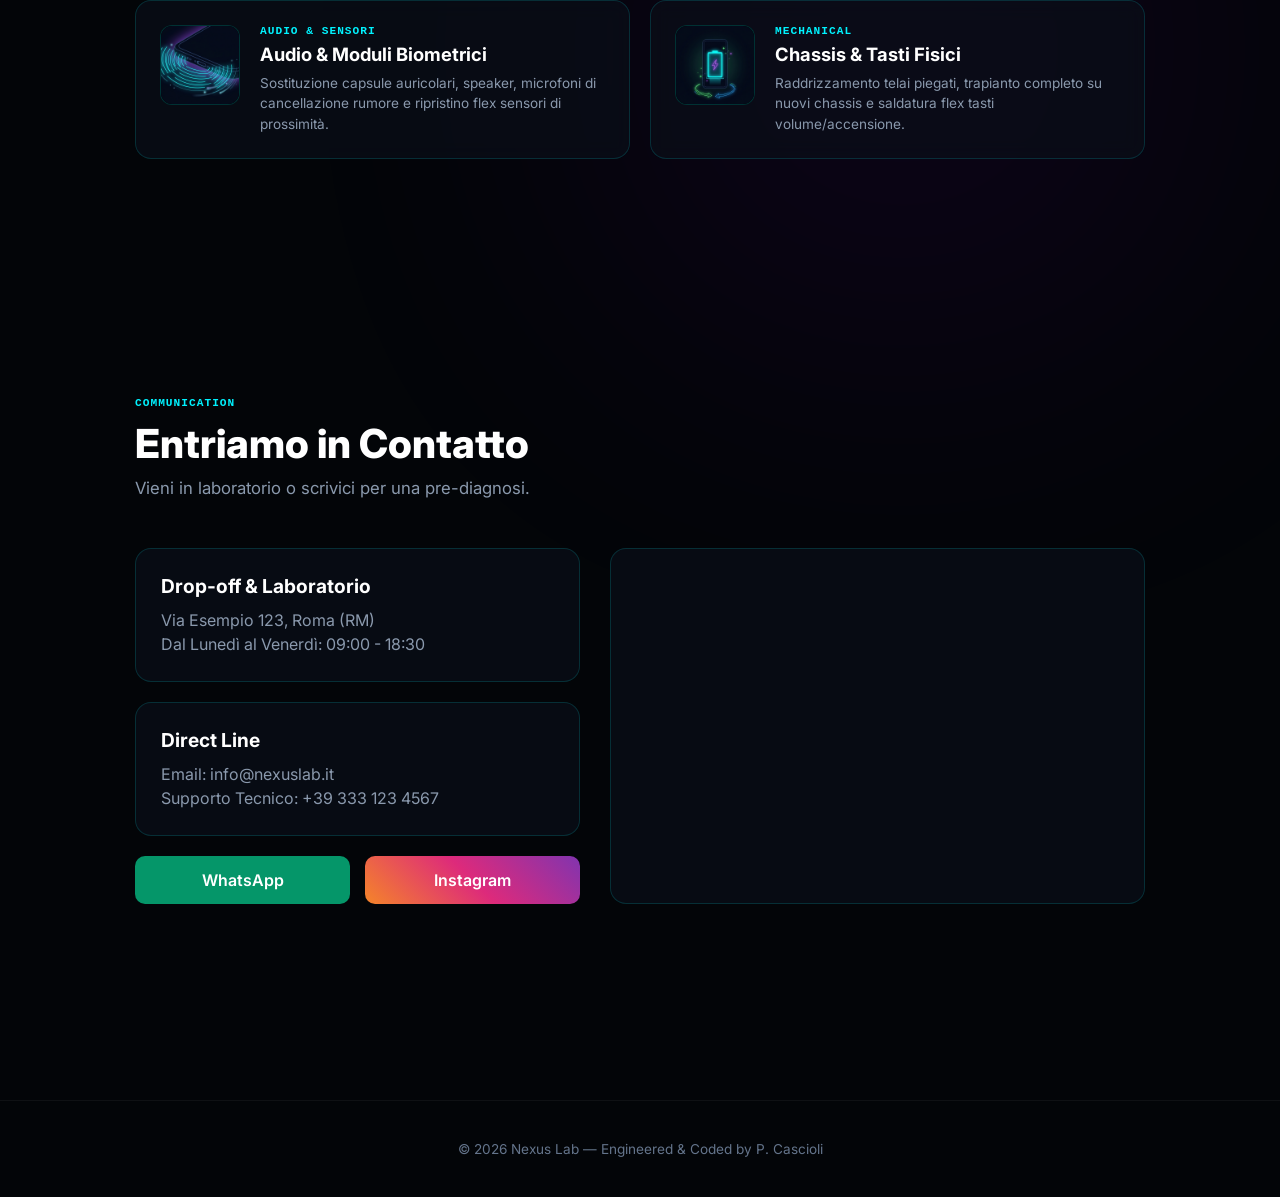
==== commit 9d8fbbaf: "Update index.html" ====
--- a/index.html
+++ b/index.html
@@ -9,18 +9,15 @@
 </head>
 <body>
 
-    <!-- Sfondo Animato Canvas (Autonomo) -->
+    <!-- Sfondo Misto: Canvas Nanotech + Costellazioni in Parallasse -->
     <canvas id="bgCanvas"></canvas>
+    <div id="stars-container"></div>
+    <div class="circuit-background"></div>
 
     <!-- Spotlight neon fissi -->
     <div class="neon-orb orb-1"></div>
     <div class="neon-orb orb-2"></div>
-
-    <!-- Cursore Custom (Sempre visibile e preciso) -->
-    <div id="cursorOrb">
-        <div class="cursor-dot"></div>
-        <div class="cursor-ring"></div>
-    </div>
+    <div class="neon-orb orb-3"></div>
 
     <!-- Navbar -->
     <nav class="navbar">
--- a/style.css
+++ b/style.css
@@ -6,7 +6,7 @@
 
 :root {
     --bg-color: #030508;
-    --glass-bg: rgba(10, 15, 25, 0.6);
+    --glass-bg: rgba(10, 15, 25, 0.7);
     --glass-border: rgba(0, 243, 255, 0.15);
     --accent: #00f3ff;
     --accent-purple: #9d00ff;
@@ -24,46 +24,22 @@
     font-family: 'Inter', sans-serif;
     overflow-x: hidden;
     position: relative;
-    cursor: default;
+    cursor: none;
 }
 
-/* SFONDO COSTELLAZIONI */
-#stars-container {
-    position: fixed; top: 0; left: 0; width: 100vw; height: 100vh;
-    z-index: -5; overflow: hidden; pointer-events: none;
-}
-.star {
-    position: absolute; background: var(--accent); border-radius: 50%;
-    opacity: 0.35; pointer-events: none;
-    transition: transform 0.1s ease-out;
-}
-
-/* SFONDO E CIRCUITI */
-.circuit-background {
-    position: fixed; top: 0; left: 0; width: 100vw; height: 100vh;
-    background-image: 
-        linear-gradient(90deg, rgba(0, 243, 255, 0.03) 1px, transparent 1px),
-        linear-gradient(0deg, rgba(0, 243, 255, 0.03) 1px, transparent 1px);
-    background-size: 40px 40px; z-index: -4; pointer-events: none;
-}
-
-.circuit-lines {
-    position: fixed; top: 0; left: 0; width: 100vw; height: 100vh;
-    background: repeating-linear-gradient(0deg, transparent, transparent 59px, rgba(0, 243, 255, 0.08) 60px);
-    z-index: -3; pointer-events: none;
-    animation: circuitPulse 6s ease-in-out infinite alternate;
-}
-
-@keyframes circuitPulse {
-    0% { opacity: 0.2; transform: translateY(0); }
-    100% { opacity: 0.8; transform: translateY(-10px); }
+/* SFONDO CANVAS DINAMICO */
+#bgCanvas {
+    position: fixed;
+    top: 0; left: 0;
+    width: 100vw; height: 100vh;
+    z-index: -3;
+    pointer-events: none;
 }
 
 /* NEON ORBS BACKGROUND */
-.neon-orb { position: absolute; width: 450px; height: 450px; border-radius: 50%; filter: blur(160px); z-index: -2; opacity: 0.15; pointer-events: none; }
-.orb-1 { top: 5%; left: 10%; background: var(--accent); }
-.orb-2 { top: 40%; right: 5%; background: var(--accent-purple); }
-.orb-3 { bottom: 10%; left: 20%; background: var(--accent); }
+.neon-orb { position: absolute; width: 500px; height: 500px; border-radius: 50%; filter: blur(180px); z-index: -2; opacity: 0.12; pointer-events: none; }
+.orb-1 { top: 10%; left: 15%; background: var(--accent); }
+.orb-2 { top: 50%; right: 10%; background: var(--accent-purple); }
 
 /* NAVBAR */
 .navbar {
@@ -74,14 +50,43 @@
     box-shadow: 0 10px 30px rgba(0,0,0,0.6);
 }
 
-.logo-container { display: flex; align-items: center; gap: 10px; text-decoration: none; }
+.logo-container { display: flex; align-items: center; gap: 10px; text-decoration: none; cursor: none; }
 .logo-icon { width: 32px; height: 32px; background: linear-gradient(135deg, var(--accent), var(--accent-purple)); border-radius: 8px; display: flex; align-items: center; justify-content: center; font-weight: 800; color: #030508; font-size: 0.95rem; }
 .logo-text { font-weight: 700; font-size: 1.1rem; color: #fff; }
 .logo-text span { color: var(--accent); }
 
 .nav-links { display: flex; list-style: none; gap: 25px; align-items: center; }
-.nav-links a { text-decoration: none; color: var(--text-muted); font-size: 0.9rem; font-weight: 500; transition: color 0.3s; }
+.nav-links a { text-decoration: none; color: var(--text-muted); font-size: 0.9rem; font-weight: 500; transition: color 0.3s; cursor: none; }
 .nav-links a:hover { color: #fff; text-shadow: 0 0 10px rgba(255,255,255,0.4); }
+
+/* CURSORE ULTRA-PRECISO E VISIBILE */
+#cursorOrb {
+    position: fixed;
+    top: 0; left: 0;
+    width: 24px; height: 24px;
+    pointer-events: none;
+    z-index: 9999;
+    transform: translate(-50%, -50%);
+    transition: width 0.2s cubic-bezier(0.25, 1, 0.5, 1), height 0.2s cubic-bezier(0.25, 1, 0.5, 1), border-radius 0.2s;
+}
+.cursor-dot {
+    position: absolute;
+    top: 50%; left: 50%;
+    width: 6px; height: 6px;
+    background: #ffffff;
+    border-radius: 50%;
+    transform: translate(-50%, -50%);
+    box-shadow: 0 0 10px #ffffff, 0 0 20px var(--accent);
+}
+.cursor-ring {
+    position: absolute;
+    top: 0; left: 0;
+    width: 100%; height: 100%;
+    border: 2px solid var(--accent);
+    border-radius: 50%;
+    box-shadow: 0 0 15px rgba(0, 243, 255, 0.4);
+    transition: border-color 0.2s, box-shadow 0.2s;
+}
 
 /* LAYOUT CONTAINER & SEZIONI */
 .container { max-width: 1050px; margin: 0 auto; padding: 0 20px; }
@@ -93,25 +98,11 @@
 .hero-content p { color: var(--text-muted); font-size: 1.1rem; max-width: 550px; margin-bottom: 35px; line-height: 1.6; }
 .hero-buttons { display: flex; gap: 15px; }
 
-/* BOTTONI CON HOVER FLUIDO */
-.btn-primary, .btn-secondary, .btn-social {
-    text-decoration: none; font-weight: 600; border-radius: 10px; display: inline-block; text-align: center;
-    transition: transform 0.3s cubic-bezier(0.2, 0, 0, 1), box-shadow 0.3s, background 0.3s;
-}
-.btn-primary {
-    background: var(--accent); color: #030508; padding: 14px 28px;
-}
-.btn-primary:hover {
-    transform: translateY(-3px);
-    box-shadow: 0 0 25px rgba(0, 243, 255, 0.6);
-}
-.btn-secondary {
-    background: transparent; color: var(--accent); border: 1px solid rgba(0, 243, 255, 0.4); padding: 14px 28px;
-}
-.btn-secondary:hover {
-    background: rgba(0, 243, 255, 0.1);
-    transform: translateY(-3px);
-}
+.btn-primary, .btn-secondary, .btn-social { cursor: none; text-decoration: none; font-weight: 600; border-radius: 10px; display: inline-block; text-align: center; }
+.btn-primary { background: var(--accent); color: #030508; padding: 14px 28px; transition: box-shadow 0.3s, transform 0.2s; }
+.btn-primary:hover { box-shadow: 0 0 25px rgba(0, 243, 255, 0.6); transform: translateY(-2px); }
+.btn-secondary { background: transparent; color: var(--accent); border: 1px solid rgba(0, 243, 255, 0.4); padding: 14px 28px; transition: background 0.3s; }
+.btn-secondary:hover { background: rgba(0, 243, 255, 0.1); }
 
 /* SERVIZI GRID */
 .section-header { margin-bottom: 50px; }
@@ -123,13 +114,9 @@
 .service-card {
     background: var(--glass-bg); border: 1px solid var(--glass-border); border-radius: 16px;
     padding: 24px; display: flex; gap: 20px; align-items: flex-start; backdrop-filter: blur(10px);
-    transition: transform 0.4s cubic-bezier(0.16, 1, 0.3, 1), border-color 0.3s, box-shadow 0.3s;
+    transition: border-color 0.3s; cursor: none;
 }
-.service-card:hover {
-    transform: translateY(-6px);
-    border-color: rgba(0, 243, 255, 0.6);
-    box-shadow: 0 10px 30px rgba(0, 243, 255, 0.1);
-}
+.service-card:hover { border-color: rgba(0, 243, 255, 0.6); }
 .featured-service { grid-column: 1 / -1; background: linear-gradient(145deg, rgba(10,15,25,0.8), rgba(0,243,255,0.05)); border-color: rgba(0,243,255,0.3); }
 
 .service-img-box {
@@ -144,16 +131,16 @@
 
 /* CONTATTI GRID */
 .contact-grid { display: grid; grid-template-columns: 1fr 1.2fr; gap: 30px; }
-.info-card { background: var(--glass-bg); border: 1px solid var(--glass-border); padding: 25px; border-radius: 16px; margin-bottom: 20px; transition: border-color 0.3s, transform 0.3s; }
-.info-card:hover { border-color: rgba(0, 243, 255, 0.4); transform: translateY(-3px); }
+.info-card { background: var(--glass-bg); border: 1px solid var(--glass-border); padding: 25px; border-radius: 16px; margin-bottom: 20px; transition: border-color 0.3s; cursor: none; }
+.info-card:hover { border-color: rgba(0, 243, 255, 0.4); }
 .info-card h3 { color: #fff; margin-bottom: 10px; font-size: 1.2rem; }
 .info-card p { color: var(--text-muted); line-height: 1.5; }
 
 .social-btns { display: flex; gap: 15px; }
-.btn-social { flex: 1; padding: 14px; color: #fff; }
+.btn-social { flex: 1; padding: 14px; color: #fff; transition: opacity 0.3s, transform 0.2s; }
+.btn-social:hover { opacity: 0.9; transform: translateY(-2px); }
 .btn-whatsapp { background: #059669; }
 .btn-instagram { background: linear-gradient(45deg, #f58529, #dd2a7b, #8134af); }
-.btn-social:hover { opacity: 0.9; transform: translateY(-2px); }
 
 .map-box { background: var(--glass-bg); border: 1px solid var(--glass-border); padding: 10px; border-radius: 16px; height: 100%; min-height: 350px; }
 .map-box iframe { width: 100%; height: 100%; border-radius: 10px; border: 0; filter: invert(90%) hue-rotate(180deg) brightness(95%) contrast(90%); }
